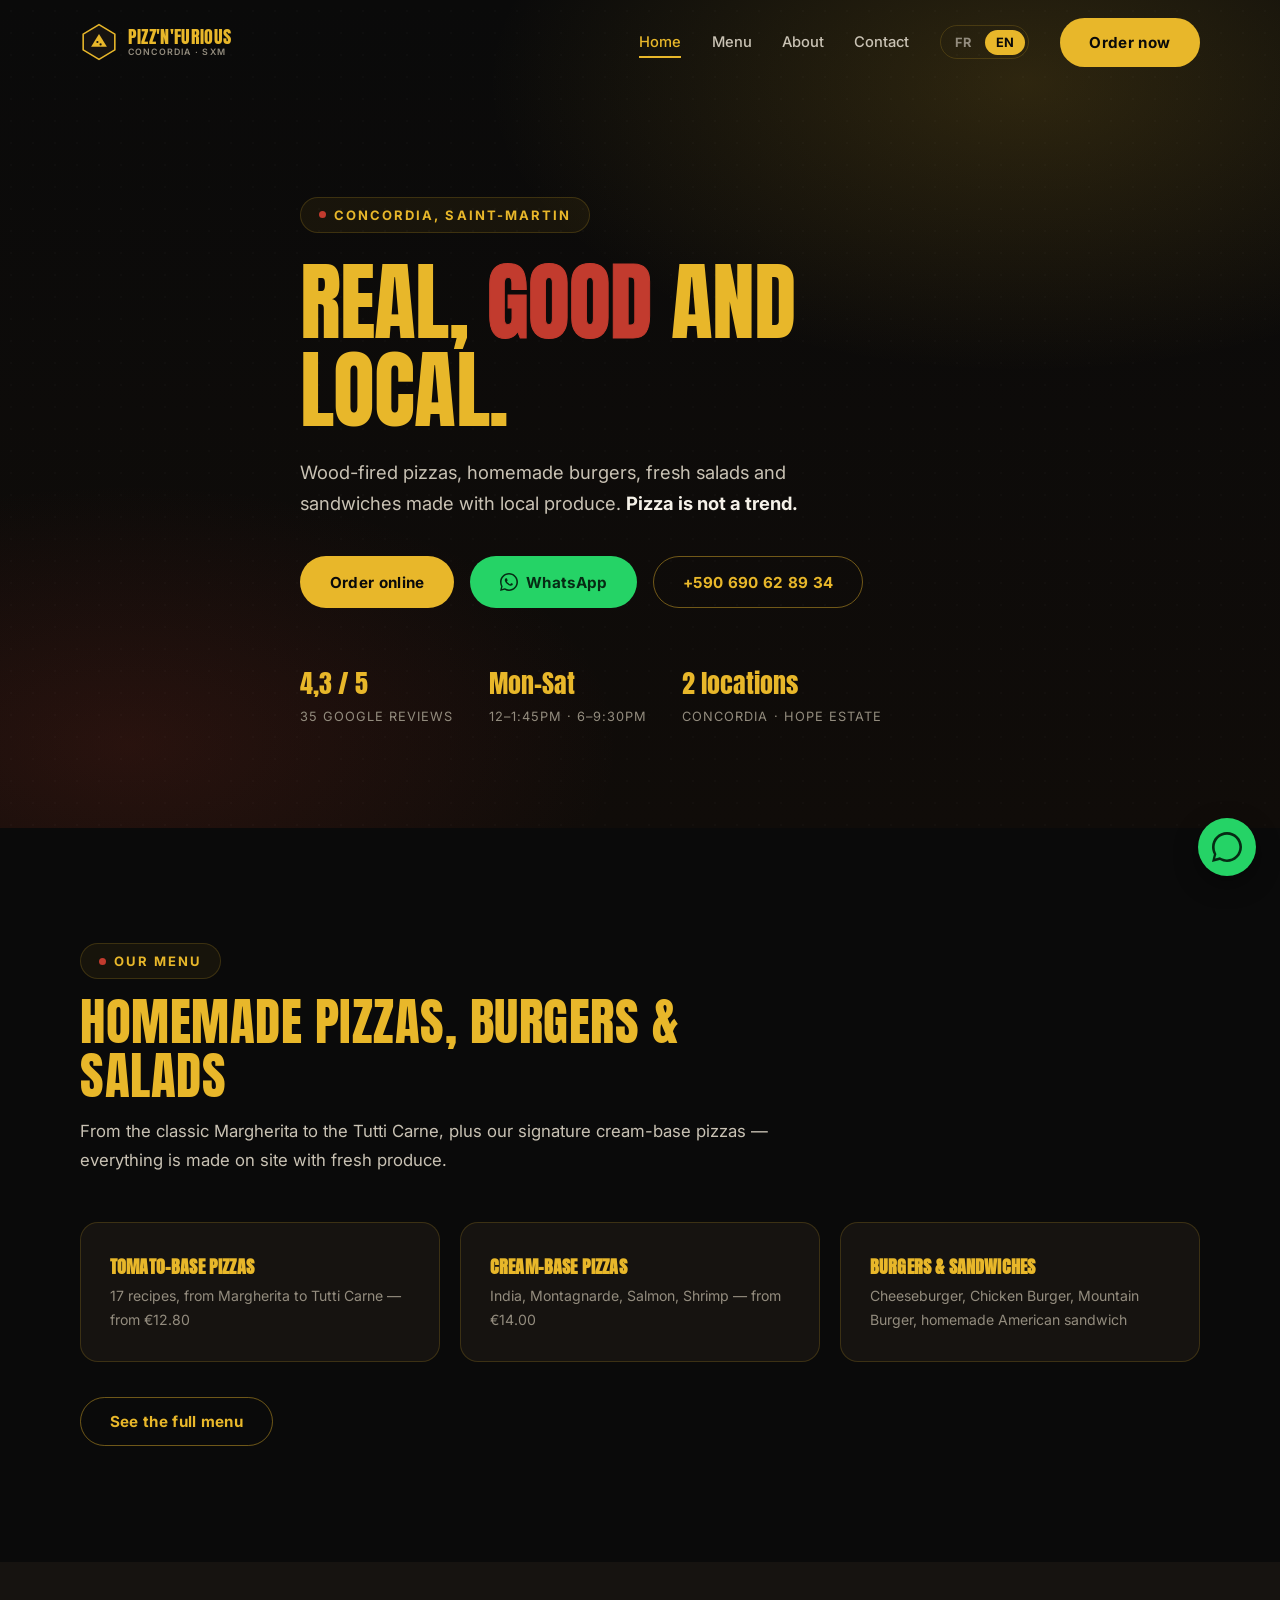
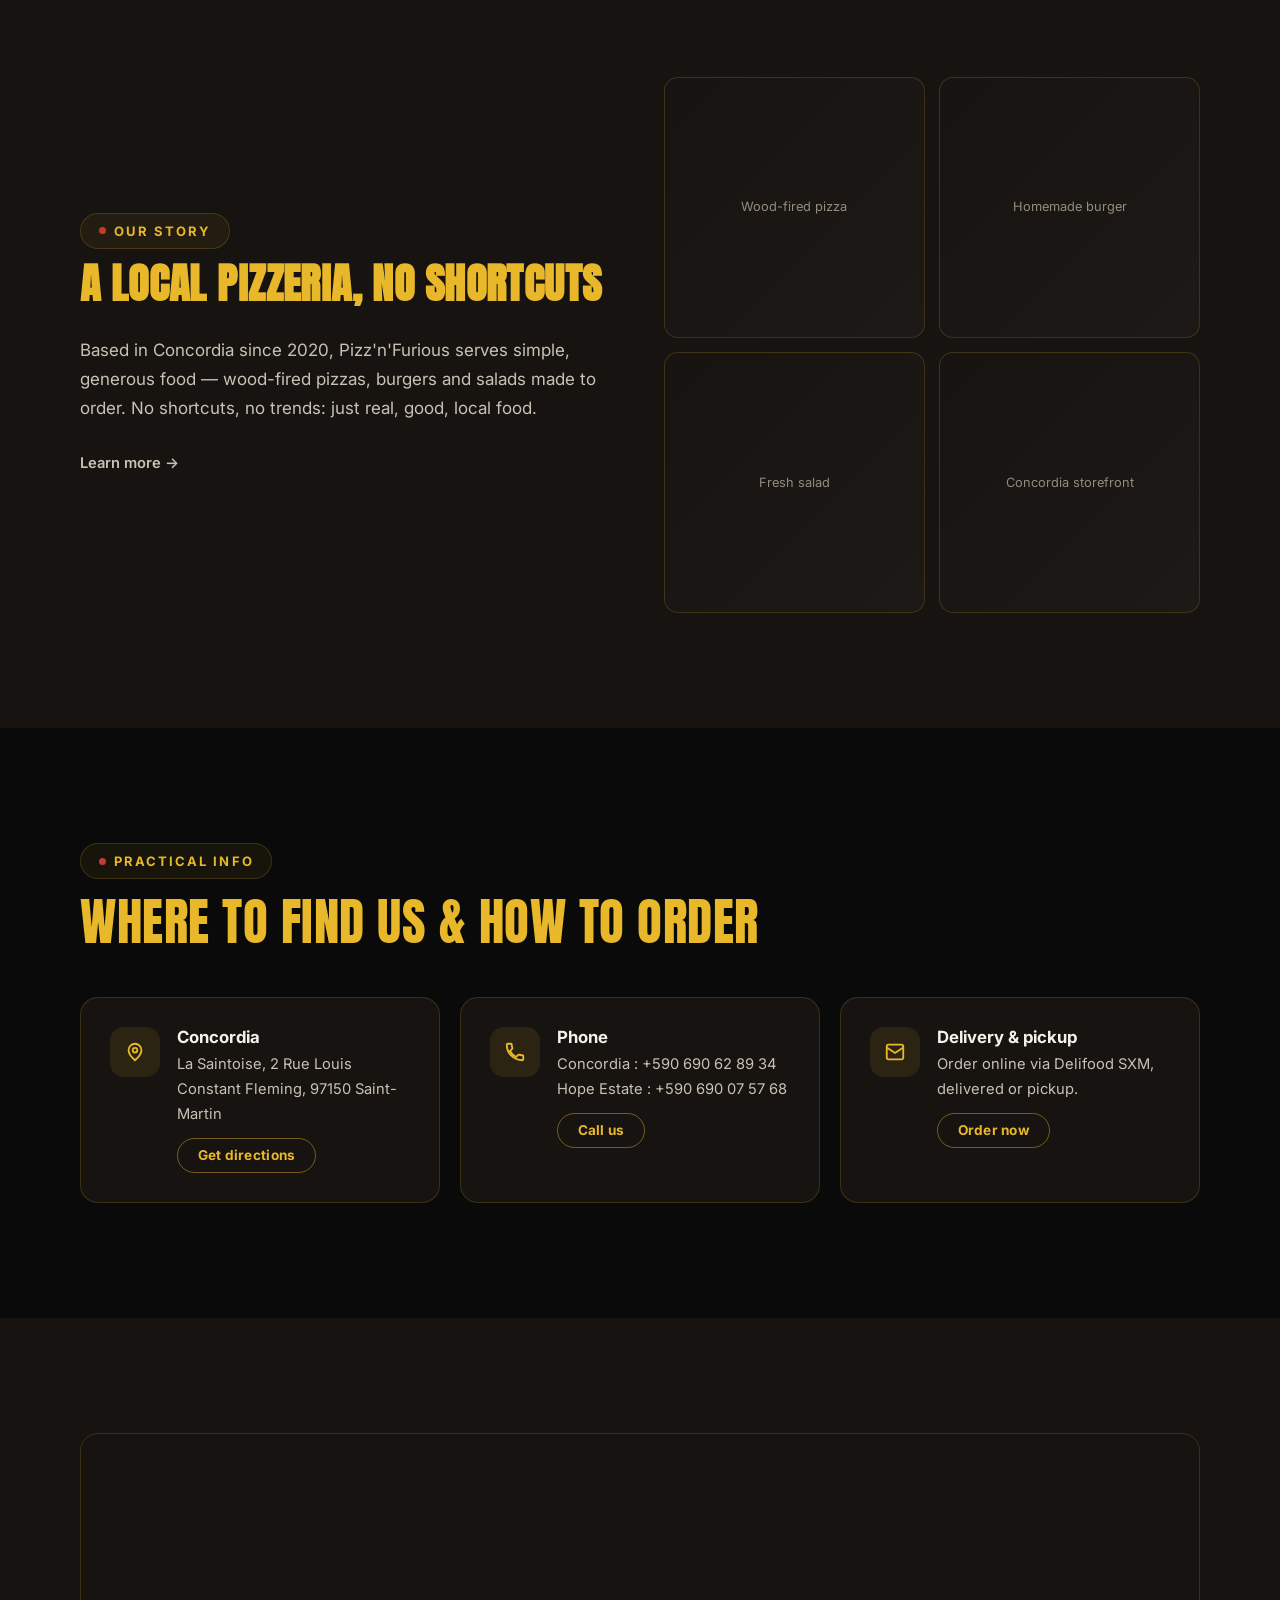
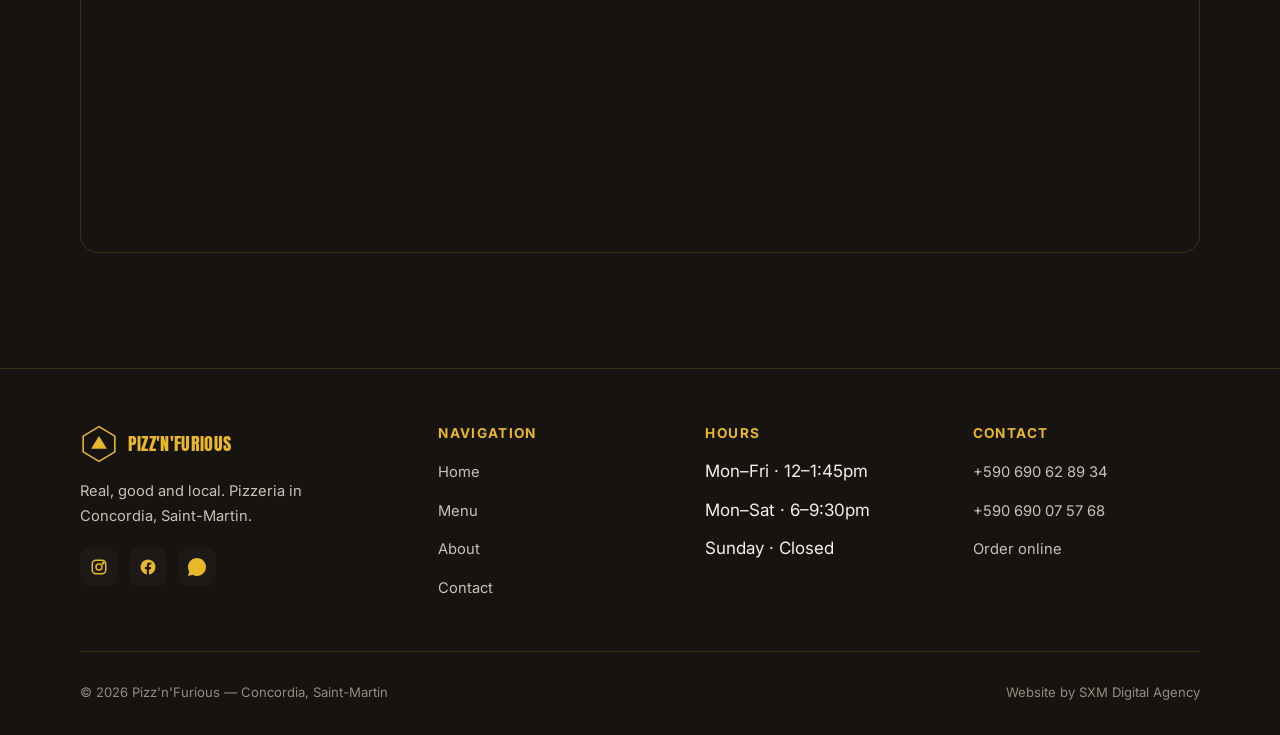
==== index.html @ 62851195 "feat: site Pizz'n'Furious — multi-pages bilingue FR/EN Pizzeria Concordia (SXM). Accueil, menu compl" ====
<!DOCTYPE html>
<html lang="fr">
<head>
<meta charset="UTF-8">
<meta name="viewport" content="width=device-width, initial-scale=1.0">
<title data-fr="PIZZ'N'FURIOUS — Pizzeria à Concordia, Saint-Martin | Du vrai, bon et local" data-en="PIZZ'N'FURIOUS — Pizzeria in Concordia, Saint-Martin | Real, good & local">PIZZ'N'FURIOUS — Pizzeria à Concordia, Saint-Martin | Du vrai, bon et local</title>
<meta name="description" content="Pizzas au feu, burgers, salades et sandwichs maison à Concordia, Saint-Martin. Commande en ligne, à emporter ou livraison via Delifood SXM. Wood-fired pizzas in Concordia, SXM.">
<link rel="canonical" href="https://pizznfurious-sxm.com/">
<meta property="og:title" content="PIZZ'N'FURIOUS — Pizzeria à Concordia, Saint-Martin">
<meta property="og:description" content="Du vrai, bon et local. Pizzas, burgers, salades & sandwichs maison à Concordia, SXM.">
<meta property="og:type" content="restaurant">
<link rel="preconnect" href="https://fonts.googleapis.com">
<link rel="preconnect" href="https://fonts.gstatic.com" crossorigin>
<link href="https://fonts.googleapis.com/css2?family=Anton&family=Inter:wght@400;500;600;700&display=swap" rel="stylesheet">
<link rel="stylesheet" href="css/style.css">
<script type="application/ld+json">
{
  "@context": "https://schema.org",
  "@type": "Restaurant",
  "name": "Pizz'n'Furious",
  "servesCuisine": ["Pizza", "Burgers", "Salads", "Fast food"],
  "priceRange": "€€",
  "telephone": "+590690628934",
  "address": {
    "@type": "PostalAddress",
    "streetAddress": "La Saintoise, 2 Rue Louis Constant Fleming",
    "addressLocality": "Concordia",
    "postalCode": "97150",
    "addressRegion": "Saint-Martin",
    "addressCountry": "FR"
  },
  "aggregateRating": { "@type": "AggregateRating", "ratingValue": "4.3", "reviewCount": "35" },
  "openingHoursSpecification": [
    { "@type": "OpeningHoursSpecification", "dayOfWeek": ["Monday","Tuesday","Wednesday","Thursday","Friday"], "opens": "12:00", "closes": "13:45" },
    { "@type": "OpeningHoursSpecification", "dayOfWeek": ["Monday","Tuesday","Wednesday","Thursday","Friday","Saturday"], "opens": "18:00", "closes": "21:30" }
  ],
  "sameAs": ["https://www.instagram.com/pizznfurious/", "https://www.facebook.com/pizznfurious/"],
  "menu": "https://pizznfurious-sxm.com/menu.html",
  "acceptsReservations": "False"
}
</script>
</head>
<body>

<nav class="nav">
  <div class="container nav-inner">
    <a href="index.html" class="logo">
      <svg class="logo-mark" viewBox="0 0 48 48" fill="none" xmlns="http://www.w3.org/2000/svg">
        <path d="M24 2 L44 14 L44 34 L24 46 L4 34 L4 14 Z" stroke="#E8B72A" stroke-width="2" fill="#161310"/>
        <path d="M24 14 L34 30 L14 30 Z" fill="#E8B72A"/>
        <circle cx="22" cy="24" r="1.4" fill="#161310"/>
        <circle cx="26" cy="27" r="1.4" fill="#161310"/>
      </svg>
      <span class="logo-text">PIZZ'N'FURIOUS<small>CONCORDIA · SXM</small></span>
    </a>
    <ul class="nav-links">
      <li><a href="index.html" class="link active" data-fr="Accueil" data-en="Home">Accueil</a></li>
      <li><a href="menu.html" class="link" data-fr="Menu" data-en="Menu">Menu</a></li>
      <li><a href="about.html" class="link" data-fr="À propos" data-en="About">À propos</a></li>
      <li><a href="contact.html" class="link" data-fr="Contact" data-en="Contact">Contact</a></li>
      <li class="lang-switch"><button data-lang="fr">FR</button><button data-lang="en">EN</button></li>
      <li><a href="https://www.delifood-sxm.com/d-fr/restaurant/pizz-n-furious" target="_blank" rel="noopener" class="btn btn-primary" data-fr="Commander" data-en="Order now">Commander</a></li>
    </ul>
    <button class="nav-burger" aria-label="Menu"><span></span><span></span><span></span></button>
  </div>
</nav>

<header class="hero">
  <div class="container hero-inner">
    <div class="eyebrow"><span class="dot"></span> Concordia, Saint-Martin</div>
    <h1 data-fr="Du vrai, <span class='accent'>bon</span> et local." data-en="Real, <span class='accent'>good</span> and local.">Du vrai, <span class="accent">bon</span> et local.</h1>
    <p data-fr="Pizzas au feu, burgers maison, salades fraîches et sandwichs faits avec des produits locaux. <strong style='color:var(--text)'>Pizza is not a trend.</strong>" data-en="Wood-fired pizzas, homemade burgers, fresh salads and sandwiches made with local produce. <strong style='color:var(--text)'>Pizza is not a trend.</strong>">Pizzas au feu, burgers maison, salades fraîches et sandwichs faits avec des produits locaux. <strong style="color:var(--text)">Pizza is not a trend.</strong></p>
    <div class="hero-actions">
      <a href="https://www.delifood-sxm.com/d-fr/restaurant/pizz-n-furious" target="_blank" rel="noopener" class="btn btn-primary" data-fr="Commander en ligne" data-en="Order online">Commander en ligne</a>
      <a href="https://wa.me/590690628934" target="_blank" rel="noopener" class="btn btn-whatsapp">
        <svg width="18" height="18" viewBox="0 0 32 32" fill="currentColor"><path d="M16 0C7.16 0 0 7.16 0 16c0 2.83.74 5.49 2.03 7.8L0 32l8.4-2.2A15.9 15.9 0 0 0 16 32c8.84 0 16-7.16 16-16S24.84 0 16 0zm0 29.2c-2.6 0-5.04-.7-7.13-1.92l-.51-.3-5 1.31 1.34-4.87-.33-.5A13.18 13.18 0 0 1 2.8 16C2.8 8.7 8.7 2.8 16 2.8S29.2 8.7 29.2 16 23.3 29.2 16 29.2zm7.2-9.86c-.39-.2-2.31-1.14-2.67-1.27-.36-.13-.62-.2-.88.2-.26.39-1 1.27-1.23 1.53-.23.26-.45.29-.84.1-2.27-1.13-3.76-2.02-5.26-4.58-.4-.68.4-.63 1.14-2.1.13-.26.06-.49-.07-.68-.13-.2-.81-1.95-1.1-2.62-.29-.65-.6-.56-.84-.57-.21-.01-.46-.01-.71-.01-.26 0-.65.1-.97.49-.32.39-1.24 1.21-1.24 2.96 0 1.74 1.27 3.43 1.44 3.67.18.23 2.46 3.75 5.97 5.11 2.96 1.14 3.56.91 4.21.85.64-.06 2.07-.84 2.36-1.66.29-.81.29-1.5.2-1.66-.08-.13-.32-.21-.71-.4z"/></svg>
        WhatsApp
      </a>
      <a href="tel:+590690628934" class="btn btn-ghost">+590 690 62 89 34</a>
    </div>
    <div class="hero-meta">
      <div><strong>4,3 / 5</strong><span data-fr="35 avis Google" data-en="35 Google reviews">35 avis Google</span></div>
      <div><strong data-fr="Lun–Sam" data-en="Mon–Sat">Lun–Sam</strong><span data-fr="12h–13h45 · 18h–21h30" data-en="12–1:45pm · 6–9:30pm">12h–13h45 · 18h–21h30</span></div>
      <div><strong data-fr="2 sites" data-en="2 locations">2 sites</strong><span>Concordia · Hope Estate</span></div>
    </div>
  </div>
</header>

<section class="section" data-reveal>
  <div class="container">
    <div class="section-head">
      <div class="eyebrow"><span class="dot"></span> <span data-fr="Notre carte" data-en="Our menu">Notre carte</span></div>
      <h2 data-fr="Pizzas, burgers & salades faits maison" data-en="Homemade pizzas, burgers & salads">Pizzas, burgers & salades faits maison</h2>
      <p data-fr="De la Marguerite classique à la Tutti Carne, en passant par nos pizzas crème signature — tout est préparé sur place avec des produits frais." data-en="From the classic Margherita to the Tutti Carne, plus our signature cream-base pizzas — everything is made on site with fresh produce.">De la Marguerite classique à la Tutti Carne, en passant par nos pizzas crème signature — tout est préparé sur place avec des produits frais.</p>
    </div>
    <div class="grid grid-3">
      <article class="card" data-reveal>
        <h3 style="font-size:1.1rem" data-fr="Pizzas base tomate" data-en="Tomato-base pizzas">Pizzas base tomate</h3>
        <p class="menu-item-desc" data-fr="17 recettes, de la Marguerite à la Tutti Carne — à partir de 12,80 €" data-en="17 recipes, from Margherita to Tutti Carne — from €12.80">17 recettes, de la Marguerite à la Tutti Carne — à partir de 12,80 €</p>
      </article>
      <article class="card" data-reveal>
        <h3 style="font-size:1.1rem" data-fr="Pizzas base crème" data-en="Cream-base pizzas">Pizzas base crème</h3>
        <p class="menu-item-desc" data-fr="India, Montagnarde, Saumon, Crevettes — à partir de 14,00 €" data-en="India, Montagnarde, Salmon, Shrimp — from €14.00">India, Montagnarde, Saumon, Crevettes — à partir de 14,00 €</p>
      </article>
      <article class="card" data-reveal>
        <h3 style="font-size:1.1rem" data-fr="Burgers & sandwichs" data-en="Burgers & sandwiches">Burgers & sandwichs</h3>
        <p class="menu-item-desc" data-fr="Cheeseburger, Chicken Burger, Mountain Burger, sandwich américain maison" data-en="Cheeseburger, Chicken Burger, Mountain Burger, homemade American sandwich">Cheeseburger, Chicken Burger, Mountain Burger, sandwich américain maison</p>
      </article>
    </div>
    <div style="margin-top:2.2rem"><a href="menu.html" class="btn btn-ghost" data-fr="Voir le menu complet" data-en="See the full menu">Voir le menu complet</a></div>
  </div>
</section>

<section class="section section-alt" data-reveal>
  <div class="container grid grid-2" style="align-items:center;gap:3rem">
    <div>
      <div class="eyebrow"><span class="dot"></span> <span data-fr="Notre histoire" data-en="Our story">Notre histoire</span></div>
      <h2 style="font-size:clamp(1.8rem,4vw,2.6rem)" data-fr="Une pizzeria locale, sans détour" data-en="A local pizzeria, no shortcuts">Une pizzeria locale, sans détour</h2>
      <p style="color:var(--text-secondary);margin-top:1rem" data-fr="Implantée à Concordia depuis 2020, Pizz'n'Furious sert une cuisine simple et généreuse — pizzas au feu, burgers et salades préparés à la commande. Pas de raccourci, pas de tendance : juste du vrai, du bon, et du local." data-en="Based in Concordia since 2020, Pizz'n'Furious serves simple, generous food — wood-fired pizzas, burgers and salads made to order. No shortcuts, no trends: just real, good, local food.">Implantée à Concordia depuis 2020, Pizz'n'Furious sert une cuisine simple et généreuse — pizzas au feu, burgers et salades préparés à la commande. Pas de raccourci, pas de tendance : juste du vrai, du bon, et du local.</p>
      <div style="margin-top:1.6rem"><a href="about.html" class="link" style="font-weight:600" data-fr="En savoir plus →" data-en="Learn more →">En savoir plus →</a></div>
    </div>
    <div class="gallery" style="grid-template-columns:repeat(2,1fr)">
      <div data-fr="Pizza au feu" data-en="Wood-fired pizza">Pizza au feu</div>
      <div data-fr="Burger maison" data-en="Homemade burger">Burger maison</div>
      <div data-fr="Salade fraîche" data-en="Fresh salad">Salade fraîche</div>
      <div data-fr="Façade Concordia" data-en="Concordia storefront">Façade Concordia</div>
    </div>
  </div>
</section>

<section class="section" data-reveal>
  <div class="container">
    <div class="section-head">
      <div class="eyebrow"><span class="dot"></span> <span data-fr="Infos pratiques" data-en="Practical info">Infos pratiques</span></div>
      <h2 data-fr="Où nous trouver & comment commander" data-en="Where to find us & how to order">Où nous trouver & comment commander</h2>
    </div>
    <div class="grid grid-3">
      <div class="contact-card card">
        <div class="contact-icon">
          <svg width="22" height="22" viewBox="0 0 24 24" fill="none" stroke="currentColor" stroke-width="2"><path d="M12 21s-7-6.1-7-11a7 7 0 1 1 14 0c0 4.9-7 11-7 11z"/><circle cx="12" cy="10" r="2.5"/></svg>
        </div>
        <div>
          <h3>Concordia</h3>
          <p>La Saintoise, 2 Rue Louis Constant Fleming, 97150 Saint-Martin</p>
          <a href="https://maps.google.com/?q=La+Saintoise+2+Rue+Louis+Constant+Fleming+Concordia+97150+Saint-Martin" target="_blank" rel="noopener" class="btn btn-ghost" data-fr="Itinéraire" data-en="Get directions">Itinéraire</a>
        </div>
      </div>
      <div class="contact-card card">
        <div class="contact-icon">
          <svg width="22" height="22" viewBox="0 0 24 24" fill="none" stroke="currentColor" stroke-width="2"><path d="M6.6 10.8a15.1 15.1 0 0 0 6.6 6.6l2.2-2.2a1 1 0 0 1 1-.25 11.4 11.4 0 0 0 3.6.6 1 1 0 0 1 1 1V20a1 1 0 0 1-1 1A17 17 0 0 1 3 4a1 1 0 0 1 1-1h3.5a1 1 0 0 1 1 1 11.4 11.4 0 0 0 .6 3.6 1 1 0 0 1-.25 1z"/></svg>
        </div>
        <div>
          <h3 data-fr="Téléphone" data-en="Phone">Téléphone</h3>
          <p>Concordia : +590 690 62 89 34<br>Hope Estate : +590 690 07 57 68</p>
          <a href="tel:+590690628934" class="btn btn-ghost" data-fr="Appeler" data-en="Call us">Appeler</a>
        </div>
      </div>
      <div class="contact-card card">
        <div class="contact-icon">
          <svg width="22" height="22" viewBox="0 0 24 24" fill="none" stroke="currentColor" stroke-width="2"><rect x="3" y="4" width="18" height="16" rx="2"/><path d="M3 7l9 6 9-6"/></svg>
        </div>
        <div>
          <h3 data-fr="Livraison & emporter" data-en="Delivery & pickup">Livraison & emporter</h3>
          <p data-fr="Commandez en ligne via Delifood SXM, livré ou à emporter." data-en="Order online via Delifood SXM, delivered or pickup.">Commandez en ligne via Delifood SXM, livré ou à emporter.</p>
          <a href="https://www.delifood-sxm.com/d-fr/restaurant/pizz-n-furious" target="_blank" rel="noopener" class="btn btn-ghost" data-fr="Commander" data-en="Order now">Commander</a>
        </div>
      </div>
    </div>
  </div>
</section>

<section class="section section-alt" data-reveal>
  <div class="container">
    <div class="map-wrap">
      <iframe src="https://www.google.com/maps?q=La+Saintoise+2+Rue+Louis+Constant+Fleming+Concordia+97150+Saint-Martin&output=embed" loading="lazy" referrerpolicy="no-referrer-when-downgrade" allowfullscreen></iframe>
    </div>
  </div>
</section>

<footer class="footer">
  <div class="container">
    <div class="footer-grid">
      <div>
        <a href="index.html" class="logo" style="margin-bottom:1rem;display:inline-flex">
          <svg class="logo-mark" viewBox="0 0 48 48" fill="none" xmlns="http://www.w3.org/2000/svg">
            <path d="M24 2 L44 14 L44 34 L24 46 L4 34 L4 14 Z" stroke="#E8B72A" stroke-width="2" fill="#161310"/>
            <path d="M24 14 L34 30 L14 30 Z" fill="#E8B72A"/>
          </svg>
          <span class="logo-text">PIZZ'N'FURIOUS</span>
        </a>
        <p style="color:var(--text-secondary);font-size:.92rem;max-width:32ch" data-fr="Du vrai, bon et local. Pizzeria à Concordia, Saint-Martin." data-en="Real, good and local. Pizzeria in Concordia, Saint-Martin.">Du vrai, bon et local. Pizzeria à Concordia, Saint-Martin.</p>
        <div class="social-row" style="margin-top:1.2rem">
          <a href="https://www.instagram.com/pizznfurious/" target="_blank" rel="noopener" aria-label="Instagram"><svg width="18" height="18" viewBox="0 0 24 24" fill="none" stroke="currentColor" stroke-width="2"><rect x="3" y="3" width="18" height="18" rx="5"/><circle cx="12" cy="12" r="4"/><circle cx="17.5" cy="6.5" r="1"/></svg></a>
          <a href="https://www.facebook.com/pizznfurious/" target="_blank" rel="noopener" aria-label="Facebook"><svg width="18" height="18" viewBox="0 0 24 24" fill="currentColor"><path d="M22 12a10 10 0 1 0-11.6 9.9v-7H7.9V12h2.5V9.8c0-2.5 1.5-3.9 3.7-3.9 1.1 0 2.2.2 2.2.2v2.5h-1.3c-1.2 0-1.6.8-1.6 1.6V12h2.8l-.4 2.9h-2.4v7A10 10 0 0 0 22 12z"/></svg></a>
          <a href="https://wa.me/590690628934" target="_blank" rel="noopener" aria-label="WhatsApp"><svg width="18" height="18" viewBox="0 0 32 32" fill="currentColor"><path d="M16 0C7.16 0 0 7.16 0 16c0 2.83.74 5.49 2.03 7.8L0 32l8.4-2.2A15.9 15.9 0 0 0 16 32c8.84 0 16-7.16 16-16S24.84 0 16 0z"/></svg></a>
        </div>
      </div>
      <div>
        <h4 data-fr="Navigation" data-en="Navigation">Navigation</h4>
        <ul>
          <li><a href="index.html" data-fr="Accueil" data-en="Home">Accueil</a></li>
          <li><a href="menu.html" data-fr="Menu" data-en="Menu">Menu</a></li>
          <li><a href="about.html" data-fr="À propos" data-en="About">À propos</a></li>
          <li><a href="contact.html" data-fr="Contact" data-en="Contact">Contact</a></li>
        </ul>
      </div>
      <div>
        <h4 data-fr="Horaires" data-en="Hours">Horaires</h4>
        <ul>
          <li data-fr="Lun–Ven · 12h–13h45" data-en="Mon–Fri · 12–1:45pm">Lun–Ven · 12h–13h45</li>
          <li data-fr="Lun–Sam · 18h–21h30" data-en="Mon–Sat · 6–9:30pm">Lun–Sam · 18h–21h30</li>
          <li data-fr="Dimanche · Fermé" data-en="Sunday · Closed">Dimanche · Fermé</li>
        </ul>
      </div>
      <div>
        <h4 data-fr="Contact" data-en="Contact">Contact</h4>
        <ul>
          <li><a href="tel:+590690628934">+590 690 62 89 34</a></li>
          <li><a href="tel:+590690075768">+590 690 07 57 68</a></li>
          <li><a href="https://www.delifood-sxm.com/d-fr/restaurant/pizz-n-furious" target="_blank" rel="noopener" data-fr="Commander en ligne" data-en="Order online">Commander en ligne</a></li>
        </ul>
      </div>
    </div>
    <div class="footer-bottom">
      <span>© 2026 Pizz'n'Furious — Concordia, Saint-Martin</span>
      <span data-fr="Site conçu par SXM Digital Agency" data-en="Website by SXM Digital Agency">Site conçu par SXM Digital Agency</span>
    </div>
  </div>
</footer>

<a href="https://wa.me/590690628934" target="_blank" rel="noopener" class="wa-float" aria-label="WhatsApp">
  <svg viewBox="0 0 32 32" fill="#062b14"><path d="M16 0C7.16 0 0 7.16 0 16c0 2.83.74 5.49 2.03 7.8L0 32l8.4-2.2A15.9 15.9 0 0 0 16 32c8.84 0 16-7.16 16-16S24.84 0 16 0zm0 29.2c-2.6 0-5.04-.7-7.13-1.92l-.51-.3-5 1.31 1.34-4.87-.33-.5A13.18 13.18 0 0 1 2.8 16C2.8 8.7 8.7 2.8 16 2.8S29.2 8.7 29.2 16 23.3 29.2 16 29.2z"/></svg>
</a>

<script src="js/main.js"></script>
</body>
</html>
---- css/style.css ----
/* ============ TOKENS ============ */
:root{
  --bg:#0A0A0A;
  --surface:#161310;
  --surface-alt:#1D1916;
  --border:rgba(232,183,42,.18);
  --border-hover:rgba(232,183,42,.45);
  --text:#F5F1E8;
  --text-secondary:#C9C2B4;
  --text-tertiary:#938C7E;
  --gold:#E8B72A;
  --gold-hover:#FFD45C;
  --gold-rgb:232,183,42;
  --bg-rgb:10,10,10;
  --red:#C23B2E;
  --success:#3E9B5C;
  --font-display:'Anton','Sora',system-ui,sans-serif;
  --font-body:'Inter',system-ui,-apple-system,sans-serif;
  --ease:cubic-bezier(.2,.8,.2,1);
}

*,*::before,*::after{box-sizing:border-box;margin:0;padding:0}
html{scroll-behavior:smooth}
body{
  background:var(--bg);color:var(--text);
  font:400 1.0625rem/1.7 var(--font-body);
  -webkit-font-smoothing:antialiased;overflow-x:hidden;
}
h1,h2,h3{font-family:var(--font-display);color:var(--gold);text-transform:uppercase;letter-spacing:.01em}
a{color:inherit}
img{display:block;max-width:100%}
::selection{background:rgba(var(--gold-rgb),.3);color:var(--text)}

.container{max-width:1200px;margin:0 auto;padding:0 clamp(1.25rem,5vw,2.5rem)}
.section{padding:clamp(4rem,9vw,7.5rem) 0}
.section-alt{background:var(--surface)}
.eyebrow{
  display:inline-flex;align-items:center;gap:.5rem;
  font:700 .8125rem/1.4 var(--font-body);letter-spacing:.16em;text-transform:uppercase;
  color:var(--gold);padding:.5rem 1.1rem;border-radius:999px;
  border:1px solid var(--border);background:rgba(var(--gold-rgb),.06);
}
.eyebrow .dot{width:7px;height:7px;border-radius:50%;background:var(--red);flex:none}
.section-head{max-width:720px;margin-bottom:3rem}
.section-head h2{font-size:clamp(2rem,5vw,3.2rem);font-weight:400;line-height:1.05;margin:1rem 0 .9rem}
.section-head p{color:var(--text-secondary);font-size:1.05rem}
.center{text-align:center;margin-left:auto;margin-right:auto}

/* ============ NAV ============ */
.nav{position:fixed;inset:0 0 auto 0;z-index:200;padding:1.1rem 0;border-bottom:1px solid transparent;
  transition:padding .3s,background .3s,border-color .3s}
.nav.scrolled{padding:.7rem 0;background:rgba(var(--bg-rgb),.92);backdrop-filter:blur(10px);border-bottom-color:var(--border)}
.nav-inner{display:flex;align-items:center;justify-content:space-between;gap:1.5rem}
.logo{display:flex;align-items:center;gap:.6rem;text-decoration:none;white-space:nowrap}
.logo-mark{width:38px;height:38px;flex:none}
.logo-text{font:400 1.1rem var(--font-display);color:var(--gold);letter-spacing:.02em;line-height:1.1}
.logo-text small{display:block;font:600 .55rem var(--font-body);letter-spacing:.14em;color:var(--text-tertiary)}
.nav-links{display:flex;align-items:center;gap:clamp(1rem,2.5vw,1.9rem);list-style:none}
.link{color:var(--text-secondary);text-decoration:none;font-size:.92rem;font-weight:500;position:relative;transition:color .25s;padding:.4rem 0;white-space:nowrap}
.link::after{content:"";position:absolute;left:0;bottom:0;width:100%;height:2px;background:var(--gold);
  transform:scaleX(0);transform-origin:right;transition:transform .3s var(--ease)}
.link:hover,.link:focus-visible,.link.active{color:var(--gold)}
.link:hover::after,.link:focus-visible::after,.link.active::after{transform:scaleX(1);transform-origin:left}
.lang-switch{display:inline-flex;align-items:center;gap:.15rem;font:700 .8rem var(--font-body);letter-spacing:.05em;
  border:1px solid var(--border);border-radius:999px;padding:.2rem}
.lang-switch button{padding:.32rem .7rem;border-radius:999px;color:var(--text-tertiary);background:none;border:none;cursor:pointer;
  font:inherit;transition:color .2s,background .2s}
.lang-switch button.active{color:var(--bg);background:var(--gold)}
.lang-switch button:hover:not(.active){color:var(--gold)}
.nav-burger{display:none;flex-direction:column;gap:5px;background:none;border:none;cursor:pointer;padding:.5rem}
.nav-burger span{width:24px;height:2px;background:var(--gold)}

/* ============ BUTTONS ============ */
.btn{
  display:inline-flex;align-items:center;gap:.5rem;
  font:700 .95rem/1 var(--font-body);letter-spacing:.02em;
  padding:1rem 1.8rem;border-radius:999px;
  cursor:pointer;border:1px solid transparent;text-decoration:none;
  transition:transform .25s var(--ease),box-shadow .25s,background .25s,border-color .25s,color .25s;
  min-height:48px;
}
.btn-primary{background:var(--gold);color:var(--bg);}
.btn-primary:hover{background:var(--gold-hover);transform:translateY(-2px);box-shadow:0 12px 30px rgba(var(--gold-rgb),.3)}
.btn-primary:active{transform:translateY(0)}
.btn-primary:focus-visible{outline:2px solid var(--gold);outline-offset:3px}
.btn-ghost{background:transparent;color:var(--gold);border-color:var(--border-hover)}
.btn-ghost:hover{border-color:var(--gold);background:rgba(var(--gold-rgb),.08);transform:translateY(-2px)}
.btn-ghost:focus-visible{outline:2px solid var(--gold);outline-offset:3px}
.btn-whatsapp{background:#25D366;color:#062b14}
.btn-whatsapp:hover{background:#1ebe5a;transform:translateY(-2px);box-shadow:0 12px 30px rgba(37,211,102,.3)}
.btn-block{width:100%;justify-content:center}

/* ============ HERO ============ */
.hero{position:relative;min-height:92vh;display:flex;align-items:center;padding-top:6rem;overflow:hidden}
.hero::before{
  content:"";position:absolute;inset:0;z-index:0;
  background:
    radial-gradient(60% 50% at 80% 10%, rgba(var(--gold-rgb),.16), transparent 70%),
    radial-gradient(55% 45% at 10% 90%, rgba(194,59,46,.14), transparent 70%),
    linear-gradient(180deg, #0A0A0A 0%, #100C09 100%);
}
.hero::after{
  content:"";position:absolute;inset:0;z-index:0;opacity:.5;
  background-image:radial-gradient(circle, rgba(255,255,255,.035) 1px, transparent 1px);
  background-size:22px 22px;
}
.hero-inner{position:relative;z-index:1;max-width:760px}
.hero .eyebrow{margin-bottom:1.5rem}
.hero h1{font-size:clamp(2.6rem,7.5vw,5.4rem);font-weight:400;line-height:1.02;letter-spacing:-.01em}
.hero h1 .accent{color:var(--red);-webkit-text-stroke:1px var(--red)}
.hero p{margin-top:1.5rem;font-size:1.15rem;color:var(--text-secondary);max-width:48ch}
.hero-actions{display:flex;gap:1rem;flex-wrap:wrap;margin-top:2.3rem}
.hero-meta{display:flex;gap:2.2rem;margin-top:3.5rem;flex-wrap:wrap}
.hero-meta div{display:flex;flex-direction:column;gap:.2rem}
.hero-meta strong{font:400 1.6rem var(--font-display);color:var(--gold)}
.hero-meta span{font-size:.8rem;color:var(--text-tertiary);text-transform:uppercase;letter-spacing:.08em}

/* ============ PAGE HEADER (sous-pages) ============ */
.page-header{padding:9.5rem 0 3rem;position:relative;overflow:hidden}
.page-header::before{
  content:"";position:absolute;inset:0;z-index:0;
  background:radial-gradient(60% 60% at 85% 0%, rgba(var(--gold-rgb),.14), transparent 70%);
}
.page-header .container{position:relative;z-index:1}
.page-header h1{font-size:clamp(2.2rem,5.5vw,3.6rem);font-weight:400}
.page-header p{color:var(--text-secondary);margin-top:.8rem;max-width:54ch}
.breadcrumb{display:flex;gap:.5rem;align-items:center;font-size:.85rem;color:var(--text-tertiary);margin-bottom:1.2rem}
.breadcrumb a{color:var(--text-tertiary);text-decoration:none}
.breadcrumb a:hover{color:var(--gold)}

/* ============ CARDS ============ */
.card{
  position:relative;overflow:hidden;
  background:var(--surface);
  border:1px solid var(--border);
  border-radius:18px;padding:1.8rem;
  transition:border-color .3s,transform .3s,box-shadow .3s;
}
.card:hover{border-color:var(--border-hover);transform:translateY(-4px);box-shadow:0 16px 36px rgba(0,0,0,.4)}

/* grid generic */
.grid{display:grid;gap:1.25rem}
.grid-3{grid-template-columns:repeat(3,1fr)}
.grid-2{grid-template-columns:repeat(2,1fr)}
.grid-4{grid-template-columns:repeat(4,1fr)}
@media (max-width:900px){.grid-3,.grid-4{grid-template-columns:repeat(2,1fr)}}
@media (max-width:600px){.grid-2,.grid-3,.grid-4{grid-template-columns:1fr}}

/* ============ MENU ============ */
.menu-tabs{display:flex;gap:.6rem;flex-wrap:wrap;margin-bottom:2.5rem}
.menu-tab{
  font:700 .85rem var(--font-body);letter-spacing:.03em;
  padding:.7rem 1.3rem;border-radius:999px;border:1px solid var(--border);
  background:transparent;color:var(--text-secondary);cursor:pointer;transition:all .25s;
}
.menu-tab:hover{border-color:var(--border-hover);color:var(--gold)}
.menu-tab.active{background:var(--gold);color:var(--bg);border-color:var(--gold)}
.menu-section{display:none}
.menu-section.active{display:block;animation:fadeIn .4s var(--ease)}
@keyframes fadeIn{from{opacity:0;transform:translateY(8px)}to{opacity:1;transform:none}}
.menu-group-title{font:400 1.4rem var(--font-display);color:var(--text);margin:2.4rem 0 1.1rem;padding-bottom:.6rem;border-bottom:1px solid var(--border)}
.menu-group-title:first-of-type{margin-top:0}
.menu-item{display:flex;justify-content:space-between;gap:1.2rem;padding:.95rem 0;border-bottom:1px dashed var(--border)}
.menu-item:last-child{border-bottom:none}
.menu-item-name{font-weight:700;color:var(--text)}
.menu-item-desc{color:var(--text-tertiary);font-size:.88rem;margin-top:.15rem}
.menu-item-price{font:700 1rem var(--font-display);color:var(--gold);white-space:nowrap;flex:none}
.menu-note{margin-top:1.5rem;color:var(--text-tertiary);font-size:.85rem;font-style:italic}

/* ============ CONTACT CARDS ============ */
.contact-card{display:flex;align-items:flex-start;gap:1.1rem}
.contact-icon{flex:none;width:50px;height:50px;border-radius:14px;background:rgba(var(--gold-rgb),.1);
  display:flex;align-items:center;justify-content:center;color:var(--gold)}
.contact-card h3{font:700 1.05rem var(--font-body);color:var(--text);text-transform:none;letter-spacing:0;margin-bottom:.3rem}
.contact-card p{color:var(--text-secondary);font-size:.92rem;margin-bottom:.7rem}
.contact-card a.btn{padding:.6rem 1.2rem;font-size:.85rem;min-height:auto}

/* map */
.map-wrap{border-radius:18px;overflow:hidden;border:1px solid var(--border);height:420px}
.map-wrap iframe{width:100%;height:100%;border:0;filter:grayscale(.15) invert(.92) contrast(.85);}

/* hours table */
.hours-table{width:100%;border-collapse:collapse}
.hours-table td{padding:.75rem 0;border-bottom:1px dashed var(--border);font-size:.95rem}
.hours-table td:first-child{font-weight:700;color:var(--text)}
.hours-table td:last-child{text-align:right;color:var(--text-secondary)}
.hours-table tr.closed td:last-child{color:var(--text-tertiary)}

/* steps / about */
.steps{display:grid;gap:1.5rem;grid-template-columns:repeat(3,1fr)}
.step-num{font:400 2.5rem var(--font-display);color:var(--red);line-height:1}
@media (max-width:900px){.steps{grid-template-columns:1fr}}

/* gallery */
.gallery{display:grid;gap:.9rem;grid-template-columns:repeat(4,1fr)}
.gallery div{aspect-ratio:1;border-radius:14px;background:linear-gradient(135deg,var(--surface),var(--surface-alt));
  border:1px solid var(--border);display:flex;align-items:center;justify-content:center;color:var(--text-tertiary);font-size:.8rem;text-align:center;padding:.5rem}
@media (max-width:900px){.gallery{grid-template-columns:repeat(2,1fr)}}

/* ============ FOOTER ============ */
.footer{background:var(--surface);border-top:1px solid var(--border);padding:3.5rem 0 2rem}
.footer-grid{display:grid;grid-template-columns:1.4fr 1fr 1fr 1fr;gap:2.5rem;margin-bottom:2.5rem}
.footer h4{font:700 .85rem var(--font-body);text-transform:uppercase;letter-spacing:.1em;color:var(--gold);margin-bottom:1rem}
.footer ul{list-style:none}
.footer ul li{margin-bottom:.6rem}
.footer ul a{color:var(--text-secondary);text-decoration:none;font-size:.92rem;transition:color .2s}
.footer ul a:hover{color:var(--gold)}
.footer-bottom{display:flex;justify-content:space-between;flex-wrap:wrap;gap:1rem;padding-top:1.8rem;border-top:1px solid var(--border);
  color:var(--text-tertiary);font-size:.82rem}
.social-row{display:flex;gap:.7rem}
.social-row a{width:38px;height:38px;border-radius:10px;background:var(--surface-alt);display:flex;align-items:center;justify-content:center;
  color:var(--gold);transition:background .2s,transform .2s}
.social-row a:hover{background:rgba(var(--gold-rgb),.15);transform:translateY(-2px)}
@media (max-width:900px){.footer-grid{grid-template-columns:1fr 1fr}}
@media (max-width:600px){.footer-grid{grid-template-columns:1fr}}

/* ============ FLOATING WHATSAPP ============ */
.wa-float{
  position:fixed;bottom:1.5rem;right:1.5rem;z-index:300;
  width:58px;height:58px;border-radius:50%;background:#25D366;
  display:flex;align-items:center;justify-content:center;
  box-shadow:0 8px 24px rgba(0,0,0,.4);
  transition:transform .25s var(--ease);
}
.wa-float:hover{transform:scale(1.08)}
.wa-float svg{width:30px;height:30px}

/* ============ REVEAL ============ */
[data-reveal]{opacity:0;transform:translateY(28px);transition:opacity .7s,transform .7s var(--ease)}
[data-reveal].in{opacity:1;transform:none}

/* ============ RESPONSIVE NAV ============ */
@media (max-width:860px){
  .nav-links{position:fixed;inset:0 0 0 auto;width:min(320px,82vw);background:var(--bg);
    flex-direction:column;align-items:flex-start;padding:6rem 2rem 2rem;gap:1.6rem;
    transform:translateX(100%);transition:transform .35s var(--ease);border-left:1px solid var(--border)}
  .nav-links.open{transform:translateX(0)}
  .nav-burger{display:flex}
  .lang-switch{order:-1}
}
@media (max-width:600px){
  .hero{padding-top:7rem}
  .hero-meta{gap:1.4rem}
  .footer-bottom{flex-direction:column;align-items:flex-start}
}

@media (prefers-reduced-motion: reduce){
  *,*::before,*::after{animation-duration:.01ms !important;animation-iteration-count:1 !important;transition-duration:.01ms !important}
  [data-reveal]{opacity:1 !important;transform:none !important}
  html{scroll-behavior:auto}
}
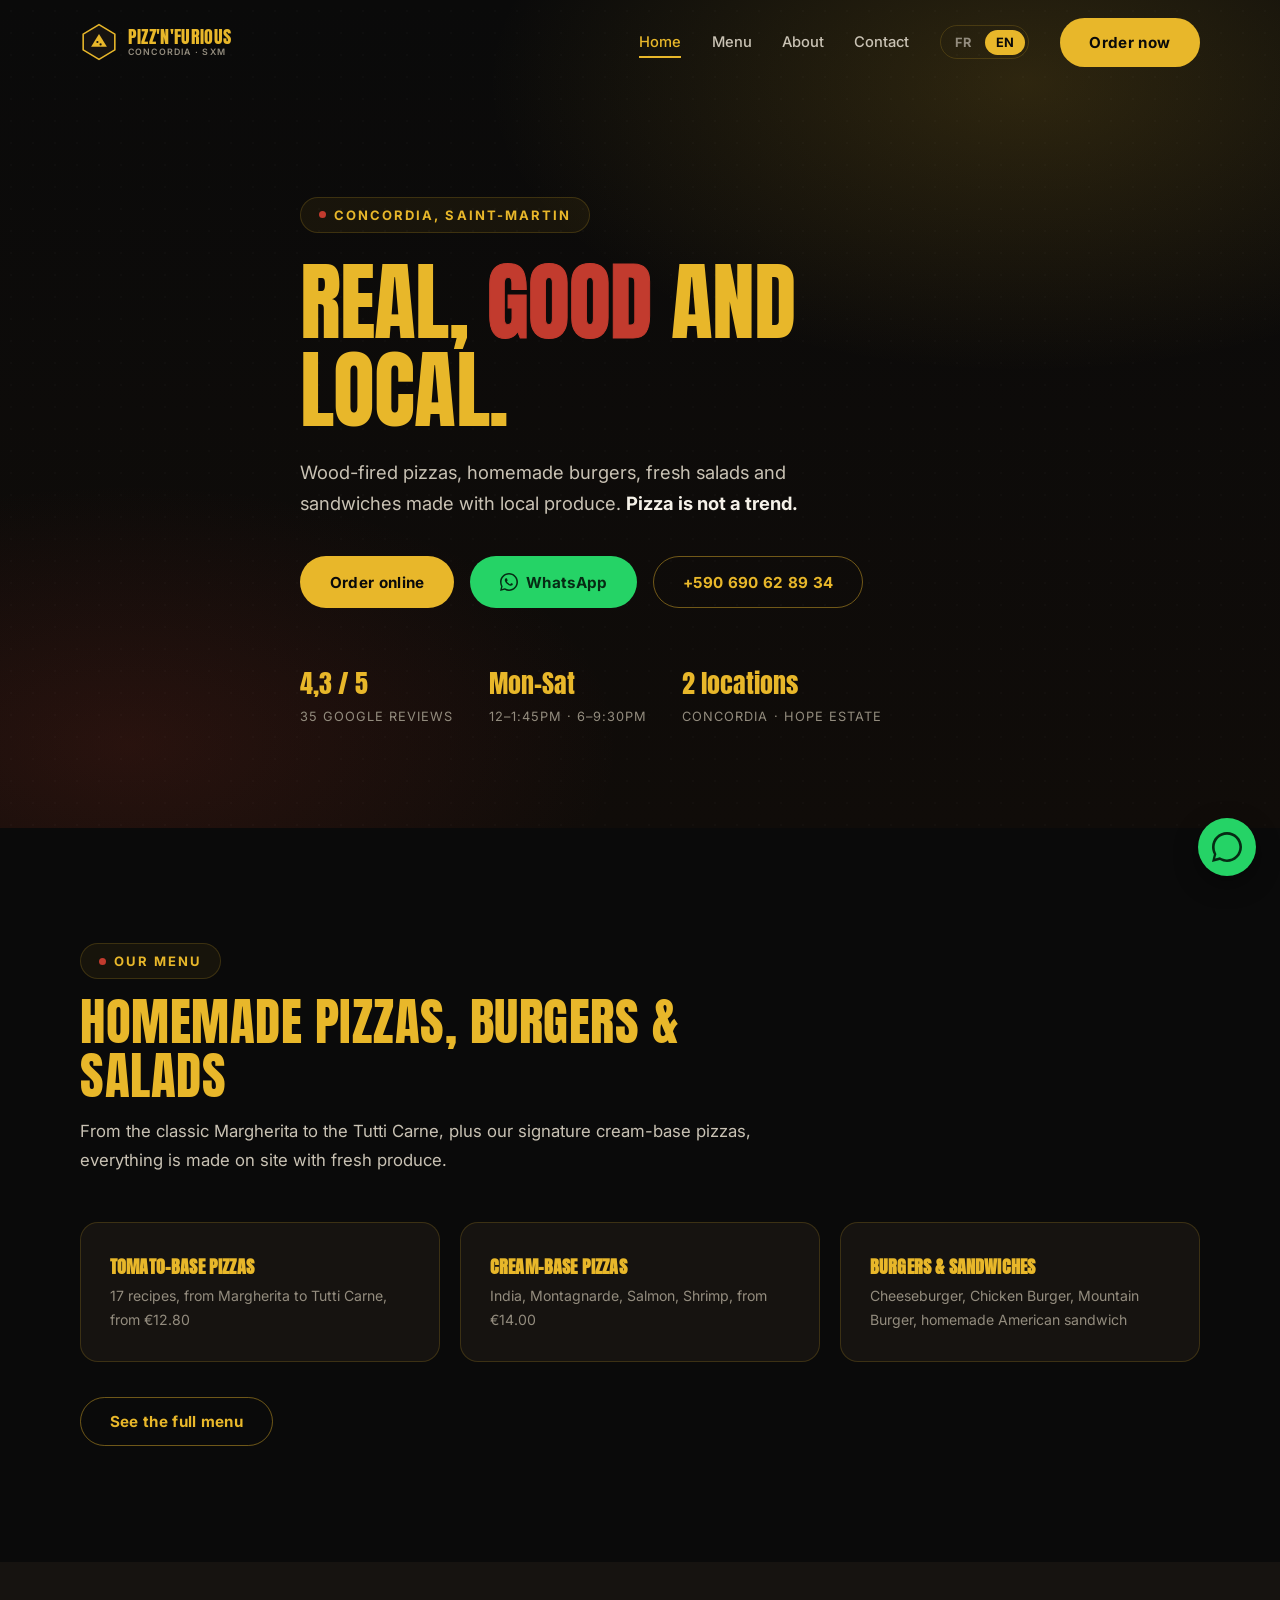
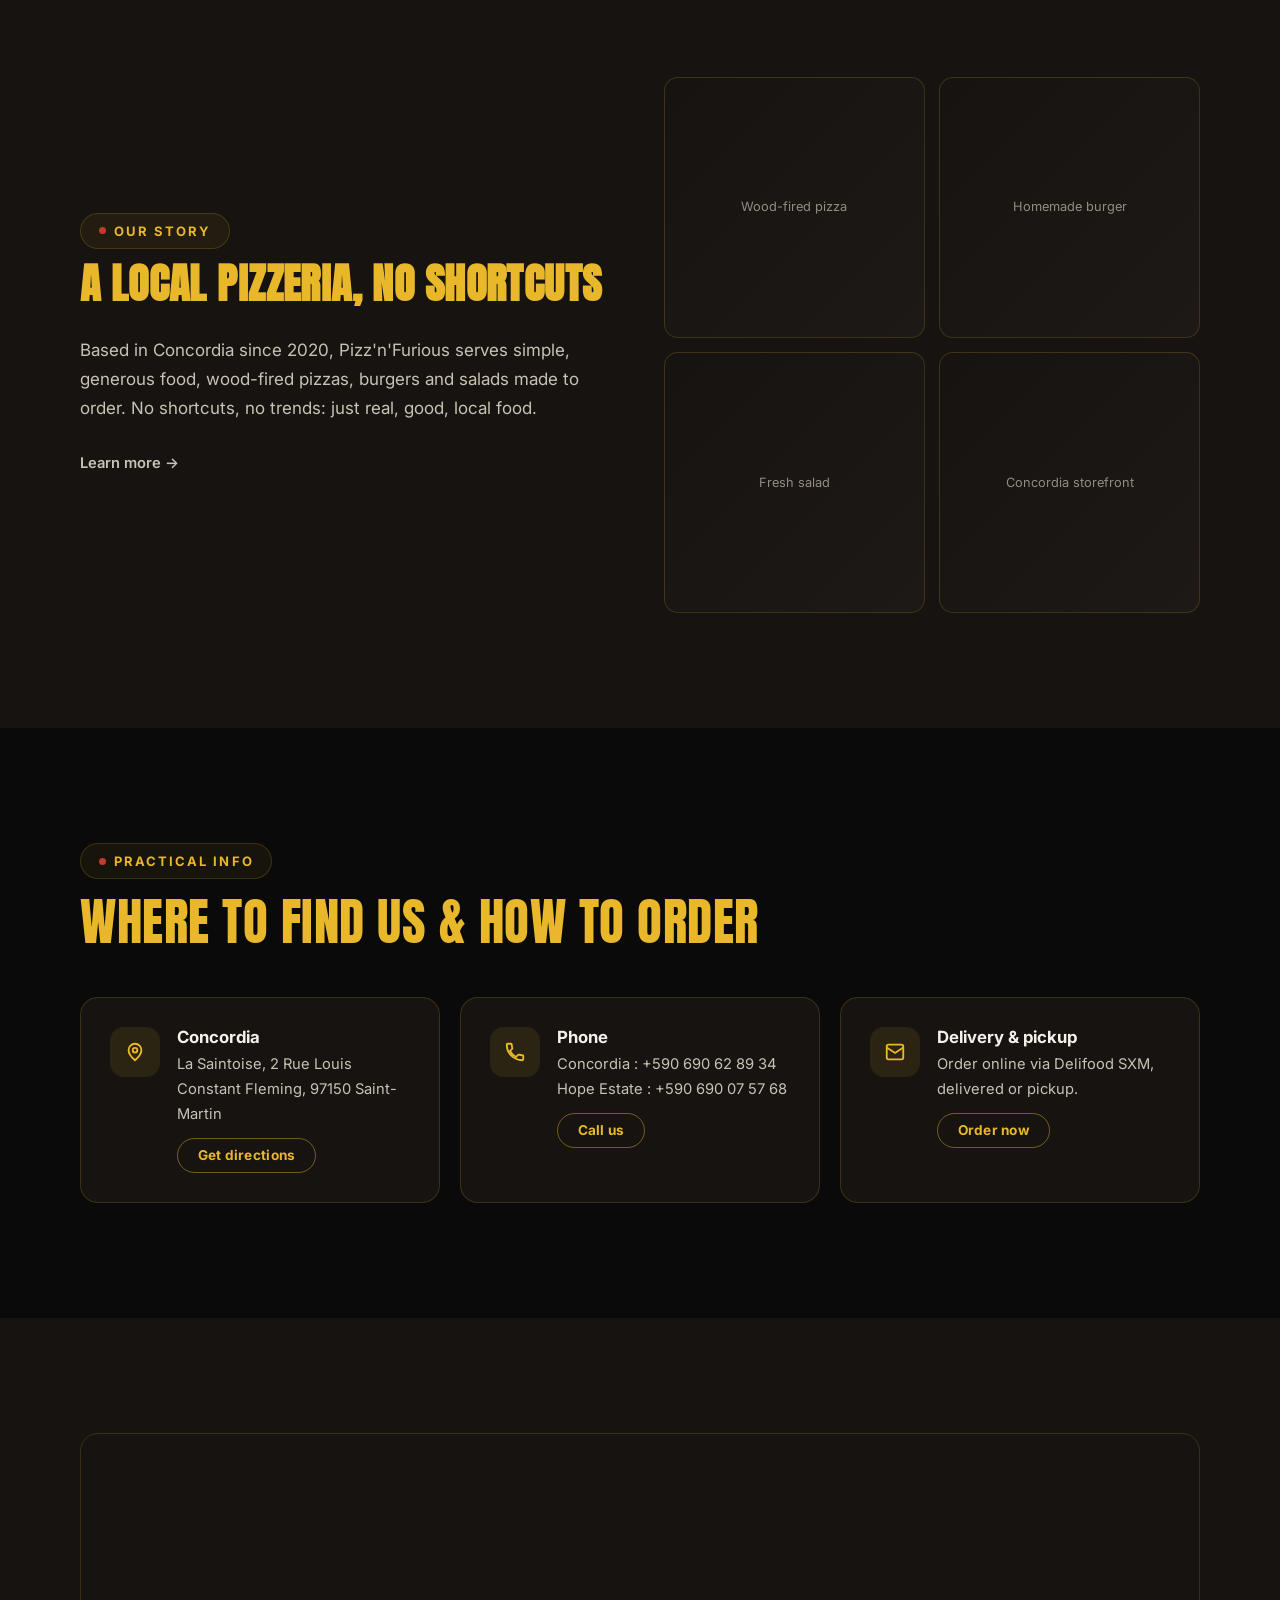
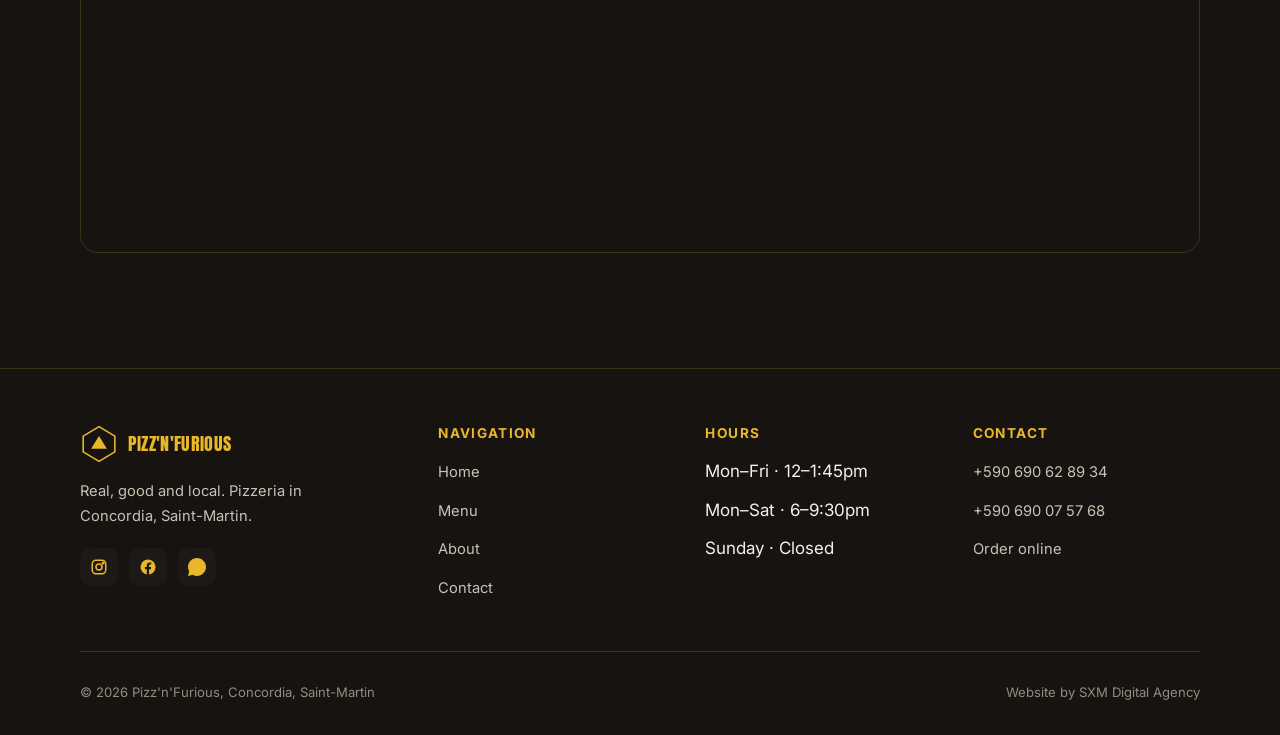
==== commit 2beeb9f4: "style: remplace les tirets longs — par des virgules dans les textes Co-Authored-By: Claude Opus 4.8 " ====
--- a/index.html
+++ b/index.html
@@ -3,10 +3,10 @@
 <head>
 <meta charset="UTF-8">
 <meta name="viewport" content="width=device-width, initial-scale=1.0">
-<title data-fr="PIZZ'N'FURIOUS — Pizzeria à Concordia, Saint-Martin | Du vrai, bon et local" data-en="PIZZ'N'FURIOUS — Pizzeria in Concordia, Saint-Martin | Real, good & local">PIZZ'N'FURIOUS — Pizzeria à Concordia, Saint-Martin | Du vrai, bon et local</title>
+<title data-fr="PIZZ'N'FURIOUS, Pizzeria à Concordia, Saint-Martin | Du vrai, bon et local" data-en="PIZZ'N'FURIOUS, Pizzeria in Concordia, Saint-Martin | Real, good & local">PIZZ'N'FURIOUS, Pizzeria à Concordia, Saint-Martin | Du vrai, bon et local</title>
 <meta name="description" content="Pizzas au feu, burgers, salades et sandwichs maison à Concordia, Saint-Martin. Commande en ligne, à emporter ou livraison via Delifood SXM. Wood-fired pizzas in Concordia, SXM.">
 <link rel="canonical" href="https://pizznfurious-sxm.com/">
-<meta property="og:title" content="PIZZ'N'FURIOUS — Pizzeria à Concordia, Saint-Martin">
+<meta property="og:title" content="PIZZ'N'FURIOUS, Pizzeria à Concordia, Saint-Martin">
 <meta property="og:description" content="Du vrai, bon et local. Pizzas, burgers, salades & sandwichs maison à Concordia, SXM.">
 <meta property="og:type" content="restaurant">
 <link rel="preconnect" href="https://fonts.googleapis.com">
@@ -91,16 +91,16 @@
     <div class="section-head">
       <div class="eyebrow"><span class="dot"></span> <span data-fr="Notre carte" data-en="Our menu">Notre carte</span></div>
       <h2 data-fr="Pizzas, burgers & salades faits maison" data-en="Homemade pizzas, burgers & salads">Pizzas, burgers & salades faits maison</h2>
-      <p data-fr="De la Marguerite classique à la Tutti Carne, en passant par nos pizzas crème signature — tout est préparé sur place avec des produits frais." data-en="From the classic Margherita to the Tutti Carne, plus our signature cream-base pizzas — everything is made on site with fresh produce.">De la Marguerite classique à la Tutti Carne, en passant par nos pizzas crème signature — tout est préparé sur place avec des produits frais.</p>
+      <p data-fr="De la Marguerite classique à la Tutti Carne, en passant par nos pizzas crème signature, tout est préparé sur place avec des produits frais." data-en="From the classic Margherita to the Tutti Carne, plus our signature cream-base pizzas, everything is made on site with fresh produce.">De la Marguerite classique à la Tutti Carne, en passant par nos pizzas crème signature, tout est préparé sur place avec des produits frais.</p>
     </div>
     <div class="grid grid-3">
       <article class="card" data-reveal>
         <h3 style="font-size:1.1rem" data-fr="Pizzas base tomate" data-en="Tomato-base pizzas">Pizzas base tomate</h3>
-        <p class="menu-item-desc" data-fr="17 recettes, de la Marguerite à la Tutti Carne — à partir de 12,80 €" data-en="17 recipes, from Margherita to Tutti Carne — from €12.80">17 recettes, de la Marguerite à la Tutti Carne — à partir de 12,80 €</p>
+        <p class="menu-item-desc" data-fr="17 recettes, de la Marguerite à la Tutti Carne, à partir de 12,80 €" data-en="17 recipes, from Margherita to Tutti Carne, from €12.80">17 recettes, de la Marguerite à la Tutti Carne, à partir de 12,80 €</p>
       </article>
       <article class="card" data-reveal>
         <h3 style="font-size:1.1rem" data-fr="Pizzas base crème" data-en="Cream-base pizzas">Pizzas base crème</h3>
-        <p class="menu-item-desc" data-fr="India, Montagnarde, Saumon, Crevettes — à partir de 14,00 €" data-en="India, Montagnarde, Salmon, Shrimp — from €14.00">India, Montagnarde, Saumon, Crevettes — à partir de 14,00 €</p>
+        <p class="menu-item-desc" data-fr="India, Montagnarde, Saumon, Crevettes, à partir de 14,00 €" data-en="India, Montagnarde, Salmon, Shrimp, from €14.00">India, Montagnarde, Saumon, Crevettes, à partir de 14,00 €</p>
       </article>
       <article class="card" data-reveal>
         <h3 style="font-size:1.1rem" data-fr="Burgers & sandwichs" data-en="Burgers & sandwiches">Burgers & sandwichs</h3>
@@ -116,7 +116,7 @@
     <div>
       <div class="eyebrow"><span class="dot"></span> <span data-fr="Notre histoire" data-en="Our story">Notre histoire</span></div>
       <h2 style="font-size:clamp(1.8rem,4vw,2.6rem)" data-fr="Une pizzeria locale, sans détour" data-en="A local pizzeria, no shortcuts">Une pizzeria locale, sans détour</h2>
-      <p style="color:var(--text-secondary);margin-top:1rem" data-fr="Implantée à Concordia depuis 2020, Pizz'n'Furious sert une cuisine simple et généreuse — pizzas au feu, burgers et salades préparés à la commande. Pas de raccourci, pas de tendance : juste du vrai, du bon, et du local." data-en="Based in Concordia since 2020, Pizz'n'Furious serves simple, generous food — wood-fired pizzas, burgers and salads made to order. No shortcuts, no trends: just real, good, local food.">Implantée à Concordia depuis 2020, Pizz'n'Furious sert une cuisine simple et généreuse — pizzas au feu, burgers et salades préparés à la commande. Pas de raccourci, pas de tendance : juste du vrai, du bon, et du local.</p>
+      <p style="color:var(--text-secondary);margin-top:1rem" data-fr="Implantée à Concordia depuis 2020, Pizz'n'Furious sert une cuisine simple et généreuse, pizzas au feu, burgers et salades préparés à la commande. Pas de raccourci, pas de tendance : juste du vrai, du bon, et du local." data-en="Based in Concordia since 2020, Pizz'n'Furious serves simple, generous food, wood-fired pizzas, burgers and salads made to order. No shortcuts, no trends: just real, good, local food.">Implantée à Concordia depuis 2020, Pizz'n'Furious sert une cuisine simple et généreuse, pizzas au feu, burgers et salades préparés à la commande. Pas de raccourci, pas de tendance : juste du vrai, du bon, et du local.</p>
       <div style="margin-top:1.6rem"><a href="about.html" class="link" style="font-weight:600" data-fr="En savoir plus →" data-en="Learn more →">En savoir plus →</a></div>
     </div>
     <div class="gallery" style="grid-template-columns:repeat(2,1fr)">
@@ -222,7 +222,7 @@
       </div>
     </div>
     <div class="footer-bottom">
-      <span>© 2026 Pizz'n'Furious — Concordia, Saint-Martin</span>
+      <span>© 2026 Pizz'n'Furious, Concordia, Saint-Martin</span>
       <span data-fr="Site conçu par SXM Digital Agency" data-en="Website by SXM Digital Agency">Site conçu par SXM Digital Agency</span>
     </div>
   </div>
--- a/css/style.css
+++ b/css/style.css
@@ -48,8 +48,13 @@
 
 /* ============ NAV ============ */
 .nav{position:fixed;inset:0 0 auto 0;z-index:200;padding:1.1rem 0;border-bottom:1px solid transparent;
-  transition:padding .3s,background .3s,border-color .3s}
-.nav.scrolled{padding:.7rem 0;background:rgba(var(--bg-rgb),.92);backdrop-filter:blur(10px);border-bottom-color:var(--border)}
+  transition:padding .3s,border-color .3s}
+/* fond flouté porté par un pseudo-élément : .nav ne porte AUCUN filtre,
+   sinon il deviendrait le référent des enfants position:fixed (bug menu mobile) */
+.nav::before{content:"";position:absolute;inset:0;z-index:-1;opacity:0;pointer-events:none;
+  background:rgba(var(--bg-rgb),.92);backdrop-filter:blur(10px);-webkit-backdrop-filter:blur(10px);transition:opacity .3s}
+.nav.scrolled{padding:.7rem 0;border-bottom-color:var(--border)}
+.nav.scrolled::before{opacity:1}
 .nav-inner{display:flex;align-items:center;justify-content:space-between;gap:1.5rem}
 .logo{display:flex;align-items:center;gap:.6rem;text-decoration:none;white-space:nowrap}
 .logo-mark{width:38px;height:38px;flex:none}
@@ -67,8 +72,16 @@
   font:inherit;transition:color .2s,background .2s}
 .lang-switch button.active{color:var(--bg);background:var(--gold)}
 .lang-switch button:hover:not(.active){color:var(--gold)}
-.nav-burger{display:none;flex-direction:column;gap:5px;background:none;border:none;cursor:pointer;padding:.5rem}
-.nav-burger span{width:24px;height:2px;background:var(--gold)}
+.nav-burger{display:none;flex-direction:column;gap:5px;background:none;border:none;cursor:pointer;padding:.5rem;z-index:210;position:relative}
+.nav-burger span{width:24px;height:2px;background:var(--gold);transition:transform .3s var(--ease),opacity .2s}
+.nav-burger.open span:nth-child(1){transform:translateY(7px) rotate(45deg)}
+.nav-burger.open span:nth-child(2){opacity:0}
+.nav-burger.open span:nth-child(3){transform:translateY(-7px) rotate(-45deg)}
+/* overlay sombre derrière le panneau menu (mobile) */
+.nav-backdrop{position:fixed;inset:0;z-index:190;background:rgba(0,0,0,.5);opacity:0;visibility:hidden;
+  transition:opacity .3s,visibility .3s}
+.nav-backdrop.open{opacity:1;visibility:visible}
+body.nav-locked{overflow:hidden}
 
 /* ============ BUTTONS ============ */
 .btn{
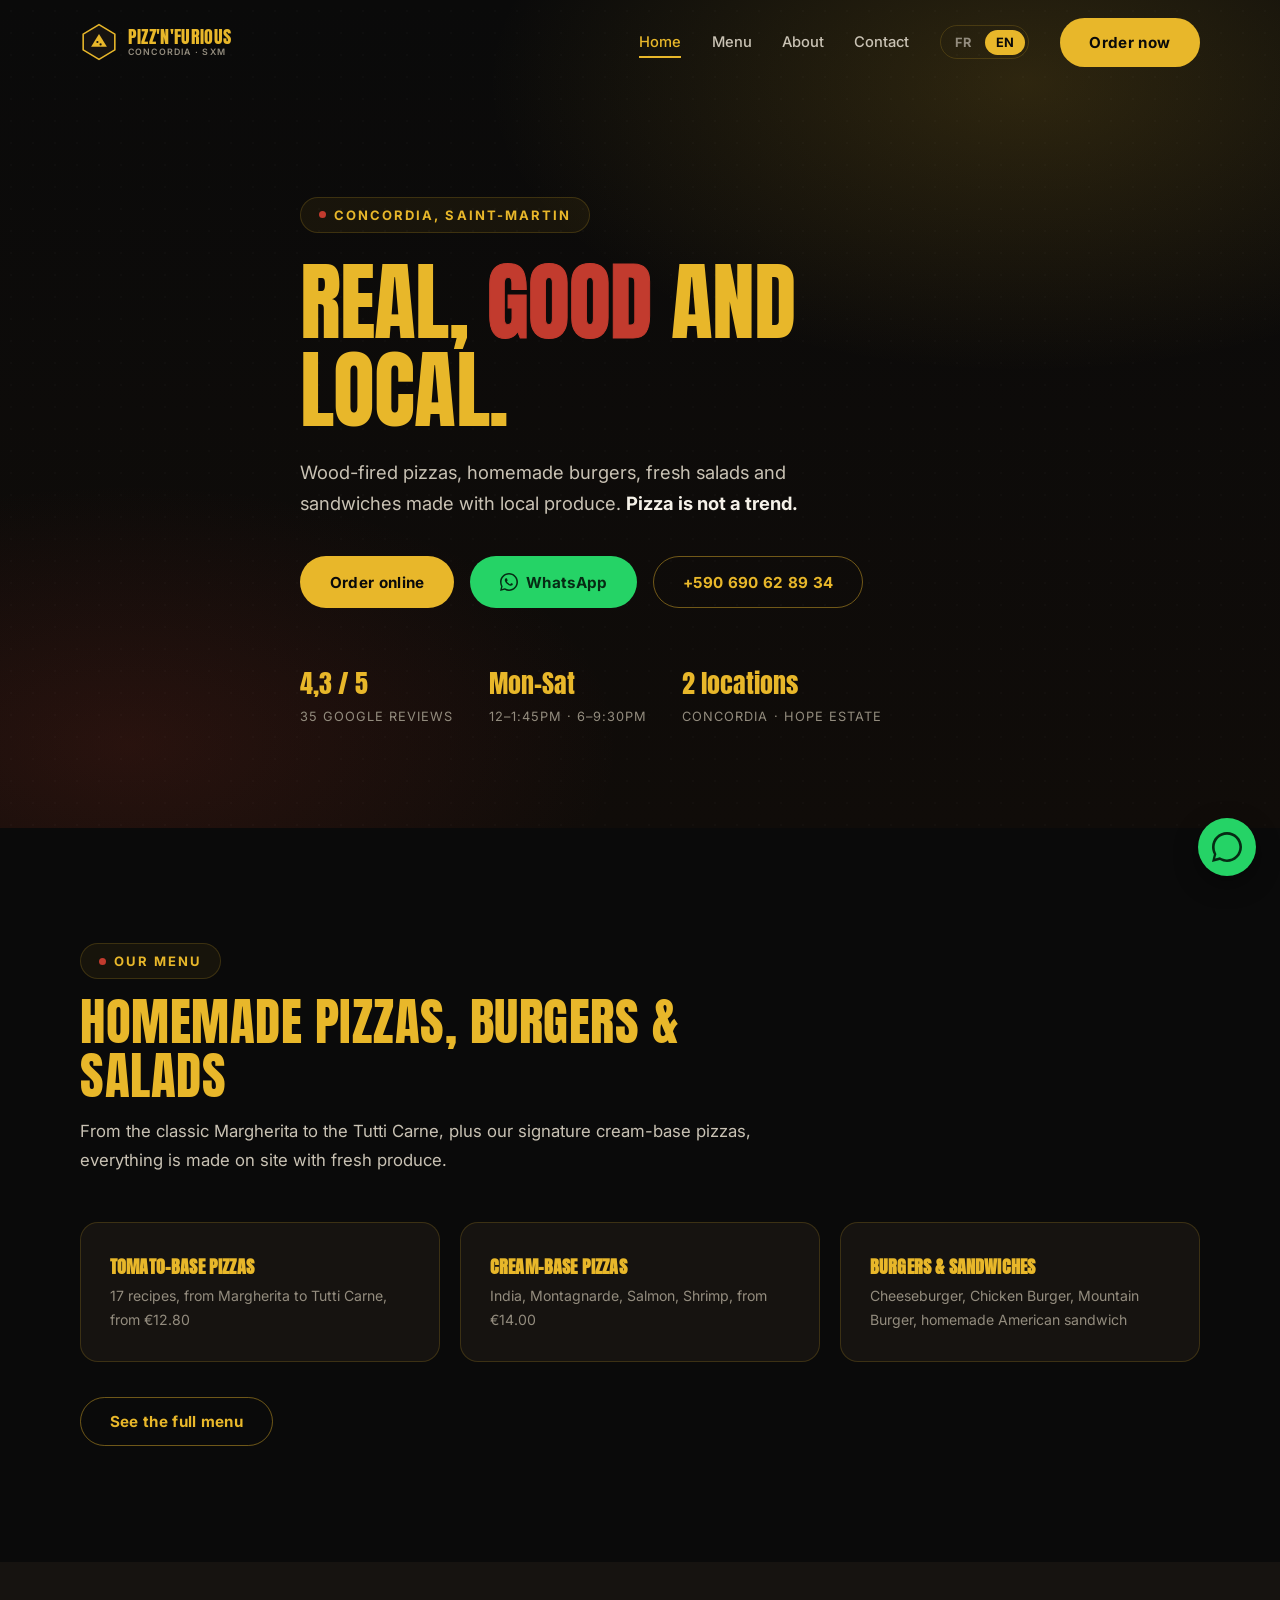
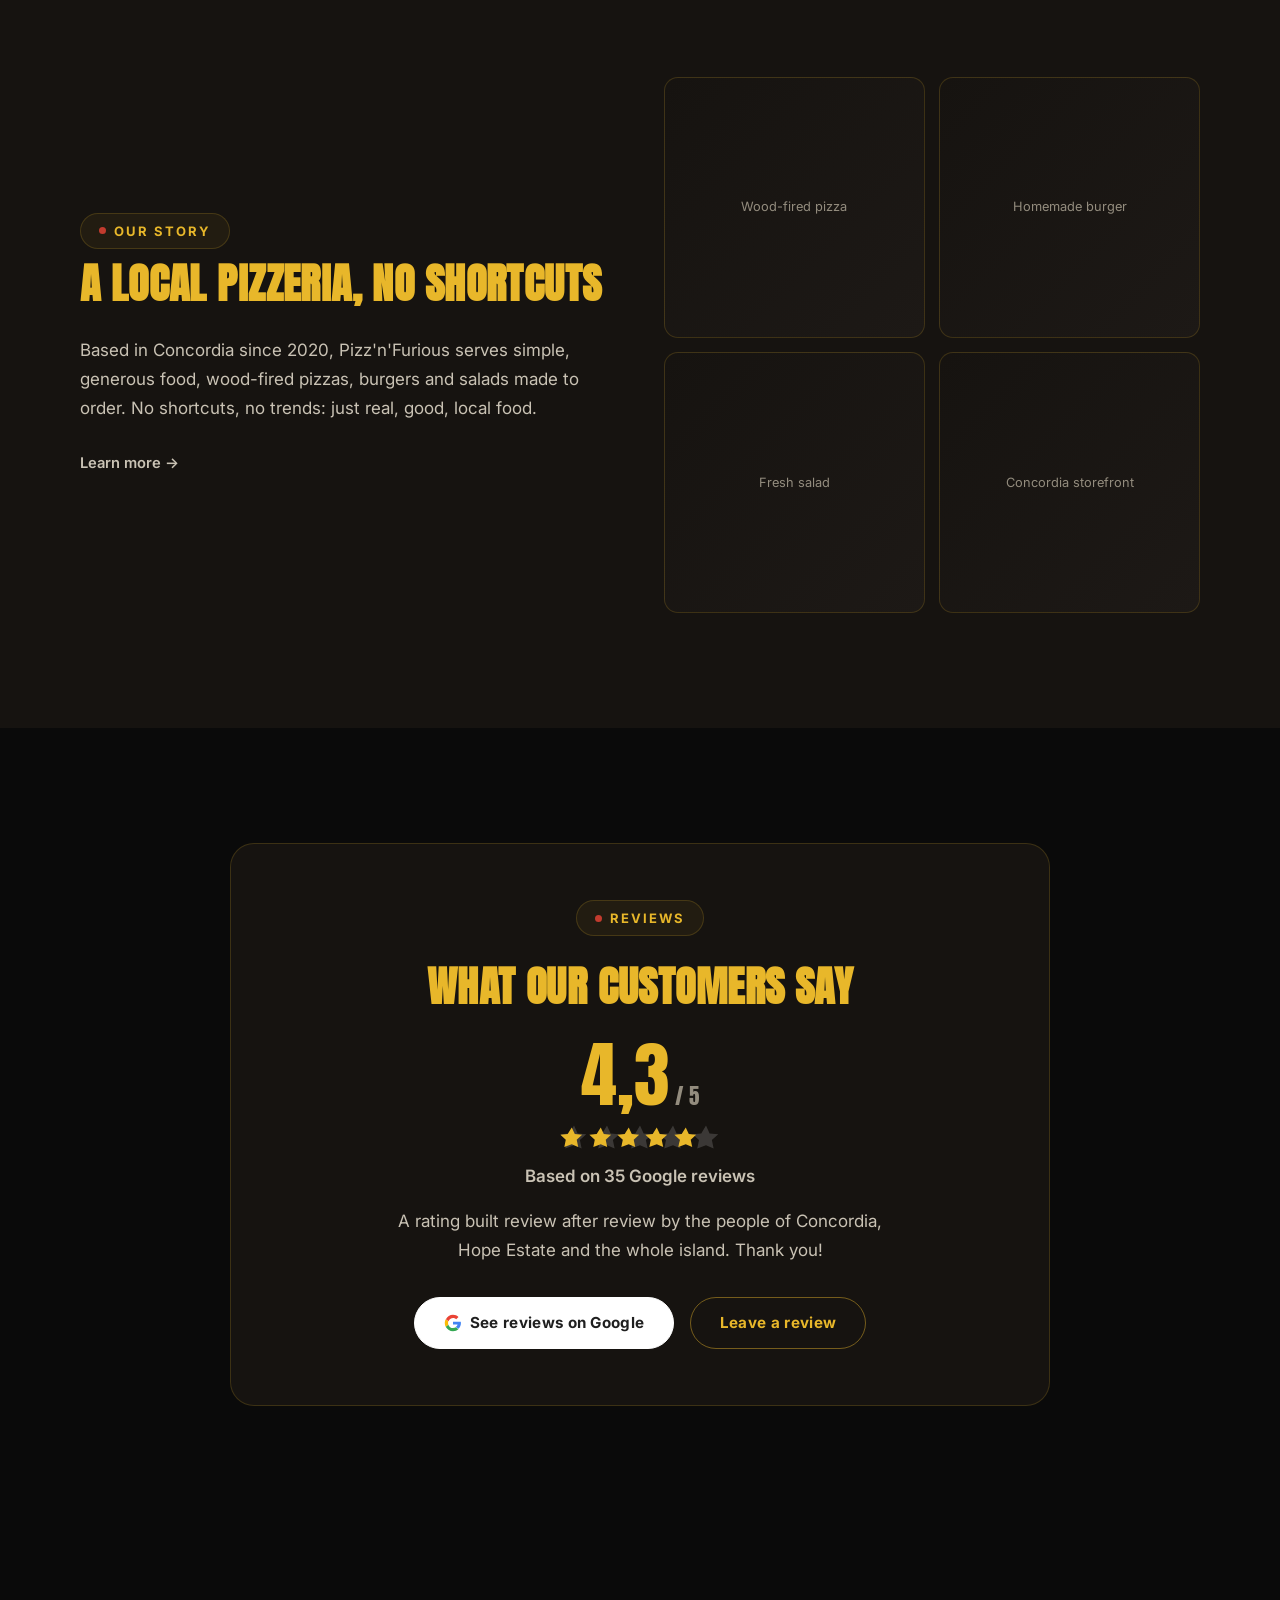
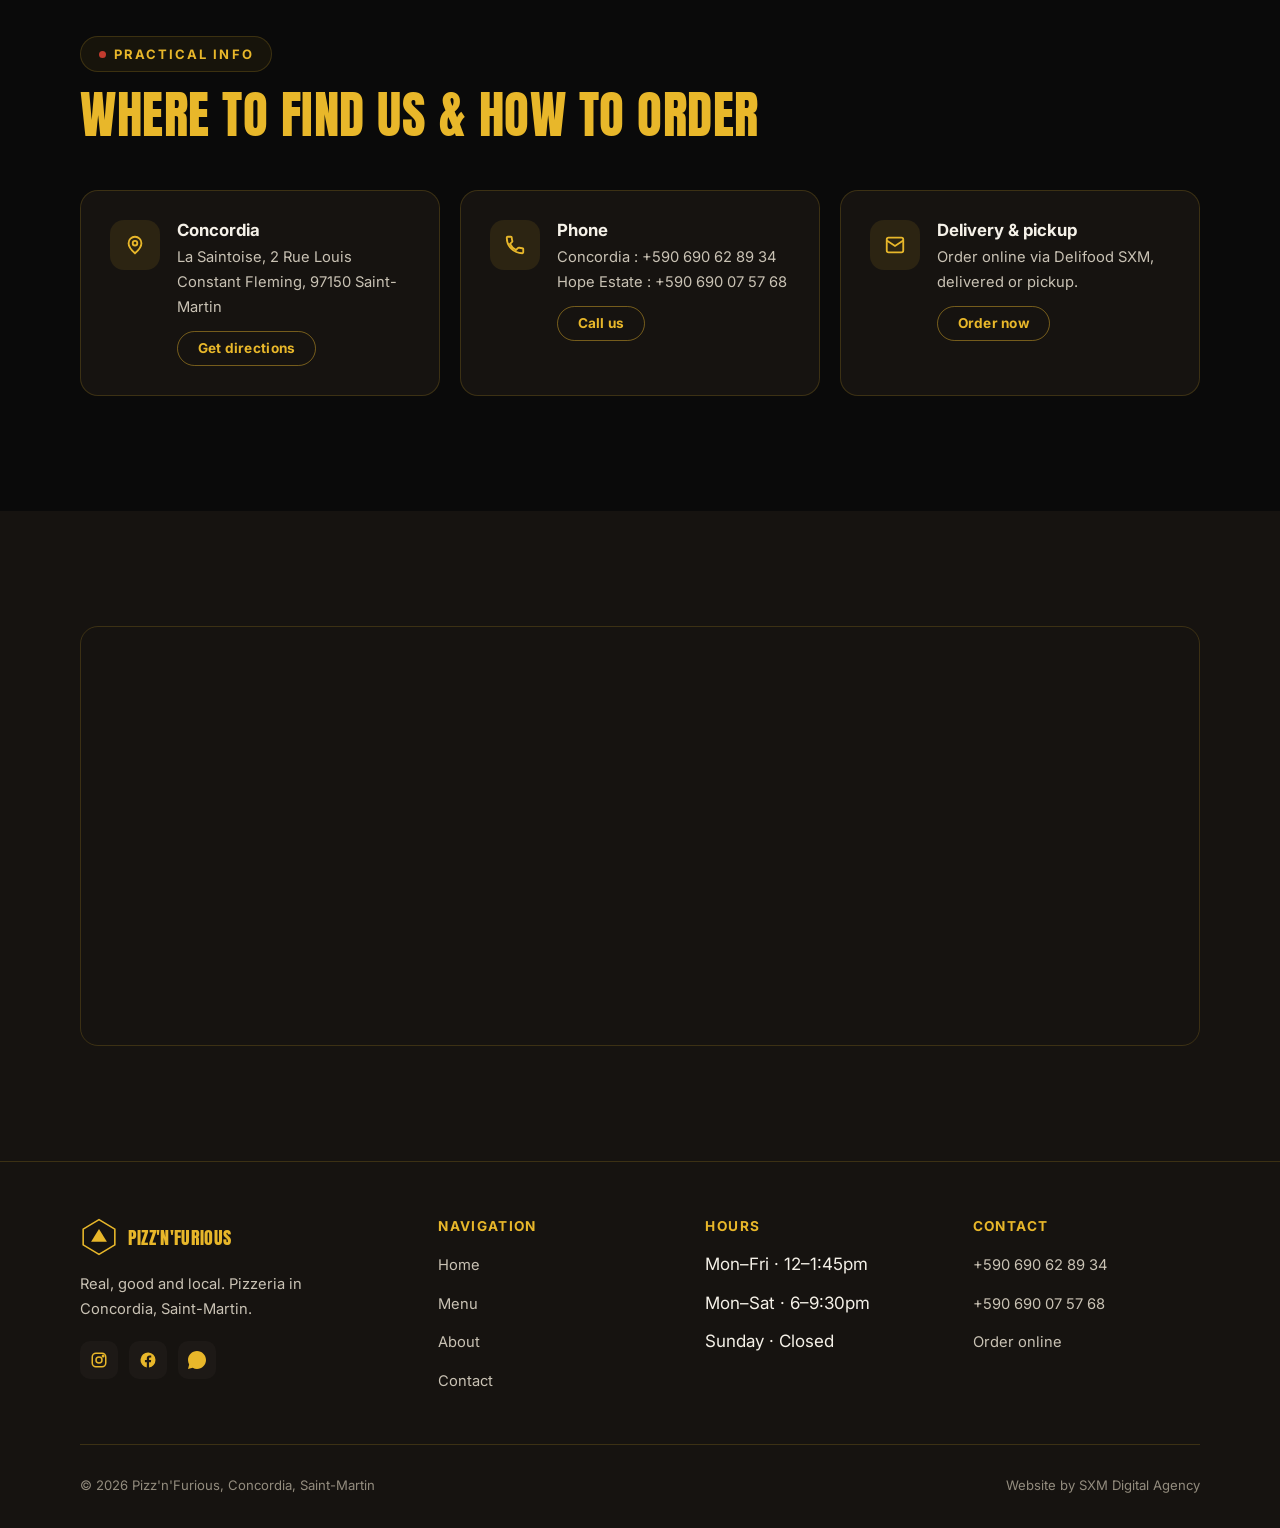
==== commit df7991c3: "feat(accueil): section Avis clients (note Google 4,3/5) + bouton vers Google" ====
--- a/index.html
+++ b/index.html
@@ -12,7 +12,7 @@
 <link rel="preconnect" href="https://fonts.googleapis.com">
 <link rel="preconnect" href="https://fonts.gstatic.com" crossorigin>
 <link href="https://fonts.googleapis.com/css2?family=Anton&family=Inter:wght@400;500;600;700&display=swap" rel="stylesheet">
-<link rel="stylesheet" href="css/style.css">
+<link rel="stylesheet" href="css/style.css?v=4">
 <script type="application/ld+json">
 {
   "@context": "https://schema.org",
@@ -128,6 +128,44 @@
   </div>
 </section>
 
+<section class="section" id="avis" data-reveal>
+  <div class="container">
+    <div class="reviews-panel">
+      <div class="eyebrow center"><span class="dot"></span> <span data-fr="Avis clients" data-en="Reviews">Avis clients</span></div>
+      <h2 style="margin:1rem 0 .2rem;font-size:clamp(1.8rem,4vw,2.6rem)" data-fr="Ce que disent nos clients" data-en="What our customers say">Ce que disent nos clients</h2>
+      <div class="rating-score">4,3<span class="rating-out"> / 5</span></div>
+      <div class="stars" role="img" aria-label="4,3 / 5">
+        <div class="stars-row stars-bg">
+          <svg viewBox="0 0 24 24" fill="currentColor"><path d="M12 2l2.9 6.3 6.9.7-5.1 4.6 1.4 6.8L12 17.8 5 20.4l1.4-6.8L1.3 9l6.9-.7L12 2z"/></svg>
+          <svg viewBox="0 0 24 24" fill="currentColor"><path d="M12 2l2.9 6.3 6.9.7-5.1 4.6 1.4 6.8L12 17.8 5 20.4l1.4-6.8L1.3 9l6.9-.7L12 2z"/></svg>
+          <svg viewBox="0 0 24 24" fill="currentColor"><path d="M12 2l2.9 6.3 6.9.7-5.1 4.6 1.4 6.8L12 17.8 5 20.4l1.4-6.8L1.3 9l6.9-.7L12 2z"/></svg>
+          <svg viewBox="0 0 24 24" fill="currentColor"><path d="M12 2l2.9 6.3 6.9.7-5.1 4.6 1.4 6.8L12 17.8 5 20.4l1.4-6.8L1.3 9l6.9-.7L12 2z"/></svg>
+          <svg viewBox="0 0 24 24" fill="currentColor"><path d="M12 2l2.9 6.3 6.9.7-5.1 4.6 1.4 6.8L12 17.8 5 20.4l1.4-6.8L1.3 9l6.9-.7L12 2z"/></svg>
+        </div>
+        <div class="stars-row stars-fg" style="width:86%">
+          <svg viewBox="0 0 24 24" fill="currentColor"><path d="M12 2l2.9 6.3 6.9.7-5.1 4.6 1.4 6.8L12 17.8 5 20.4l1.4-6.8L1.3 9l6.9-.7L12 2z"/></svg>
+          <svg viewBox="0 0 24 24" fill="currentColor"><path d="M12 2l2.9 6.3 6.9.7-5.1 4.6 1.4 6.8L12 17.8 5 20.4l1.4-6.8L1.3 9l6.9-.7L12 2z"/></svg>
+          <svg viewBox="0 0 24 24" fill="currentColor"><path d="M12 2l2.9 6.3 6.9.7-5.1 4.6 1.4 6.8L12 17.8 5 20.4l1.4-6.8L1.3 9l6.9-.7L12 2z"/></svg>
+          <svg viewBox="0 0 24 24" fill="currentColor"><path d="M12 2l2.9 6.3 6.9.7-5.1 4.6 1.4 6.8L12 17.8 5 20.4l1.4-6.8L1.3 9l6.9-.7L12 2z"/></svg>
+          <svg viewBox="0 0 24 24" fill="currentColor"><path d="M12 2l2.9 6.3 6.9.7-5.1 4.6 1.4 6.8L12 17.8 5 20.4l1.4-6.8L1.3 9l6.9-.7L12 2z"/></svg>
+        </div>
+      </div>
+      <p class="rating-count" data-fr="Basé sur 35 avis Google" data-en="Based on 35 Google reviews">Basé sur 35 avis Google</p>
+      <p style="color:var(--text-secondary);max-width:48ch;margin:1rem auto 0" data-fr="Une note construite avis après avis par les habitants de Concordia, Hope Estate et toute l'île. Merci à vous !" data-en="A rating built review after review by the people of Concordia, Hope Estate and the whole island. Thank you!">Une note construite avis après avis par les habitants de Concordia, Hope Estate et toute l'île. Merci à vous !</p>
+
+      <!-- Emplacement prévu pour 2-3 vrais avis Google (copier le texte et le nom du client, puis remplacer ci-dessous). Laissé vide volontairement pour ne pas afficher de faux témoignages. -->
+
+      <div class="reviews-actions">
+        <a class="btn btn-google" href="https://www.google.com/maps/search/?api=1&query=Pizz%27n%27Furious%20Concordia%20Saint-Martin" target="_blank" rel="noopener">
+          <svg width="18" height="18" viewBox="0 0 48 48"><path fill="#4285F4" d="M45.1 24.5c0-1.6-.1-2.7-.4-3.9H24v7.1h12.1c-.2 1.8-1.6 4.6-4.5 6.4l-.04.3 6.5 5 .45.05c4.1-3.8 6.6-9.4 6.6-15z"/><path fill="#34A853" d="M24 46c5.9 0 10.9-1.9 14.5-5.3l-6.9-5.3c-1.8 1.3-4.3 2.2-7.6 2.2-5.8 0-10.7-3.8-12.5-9.1l-.26.02-6.7 5.2-.09.25C8.5 41.1 15.7 46 24 46z"/><path fill="#FBBC05" d="M11.5 28.5c-.5-1.4-.7-2.9-.7-4.5s.3-3.1.7-4.5l-.01-.3-6.8-5.3-.22.1C2.9 17.1 2 20.4 2 24s.9 6.9 2.5 9.8l7-5.3z"/><path fill="#EA4335" d="M24 10.4c4.1 0 6.9 1.8 8.5 3.3l6.2-6C34.9 4.1 29.9 2 24 2 15.7 2 8.5 6.9 5 14.2l7 5.3c1.8-5.3 6.7-9.1 12.5-9.1z"/></svg>
+          <span data-fr="Voir les avis sur Google" data-en="See reviews on Google">Voir les avis sur Google</span>
+        </a>
+        <a class="btn btn-ghost" href="https://www.google.com/maps/search/?api=1&query=Pizz%27n%27Furious%20Concordia%20Saint-Martin" target="_blank" rel="noopener" data-fr="Laisser un avis" data-en="Leave a review">Laisser un avis</a>
+      </div>
+    </div>
+  </div>
+</section>
+
 <section class="section" data-reveal>
   <div class="container">
     <div class="section-head">
@@ -232,6 +270,6 @@
   <svg viewBox="0 0 32 32" fill="#062b14"><path d="M16 0C7.16 0 0 7.16 0 16c0 2.83.74 5.49 2.03 7.8L0 32l8.4-2.2A15.9 15.9 0 0 0 16 32c8.84 0 16-7.16 16-16S24.84 0 16 0zm0 29.2c-2.6 0-5.04-.7-7.13-1.92l-.51-.3-5 1.31 1.34-4.87-.33-.5A13.18 13.18 0 0 1 2.8 16C2.8 8.7 8.7 2.8 16 2.8S29.2 8.7 29.2 16 23.3 29.2 16 29.2z"/></svg>
 </a>
 
-<script src="js/main.js"></script>
+<script src="js/main.js?v=2"></script>
 </body>
 </html>
--- a/css/style.css
+++ b/css/style.css
@@ -74,14 +74,21 @@
 .lang-switch button:hover:not(.active){color:var(--gold)}
 .nav-burger{display:none;flex-direction:column;gap:5px;background:none;border:none;cursor:pointer;padding:.5rem;z-index:210;position:relative}
 .nav-burger span{width:24px;height:2px;background:var(--gold);transition:transform .3s var(--ease),opacity .2s}
-.nav-burger.open span:nth-child(1){transform:translateY(7px) rotate(45deg)}
-.nav-burger.open span:nth-child(2){opacity:0}
-.nav-burger.open span:nth-child(3){transform:translateY(-7px) rotate(-45deg)}
+/* quand le menu est ouvert, on masque le burger : la croix de fermeture prend le relais */
+.nav-burger.open{opacity:0;pointer-events:none}
 /* overlay sombre derrière le panneau menu (mobile) */
 .nav-backdrop{position:fixed;inset:0;z-index:190;background:rgba(0,0,0,.5);opacity:0;visibility:hidden;
   transition:opacity .3s,visibility .3s}
 .nav-backdrop.open{opacity:1;visibility:visible}
 body.nav-locked{overflow:hidden}
+/* croix de fermeture explicite dans le panneau (mobile) — injectée en JS */
+.nav-close{display:none;position:absolute;top:1.1rem;right:1.25rem;width:42px;height:42px;
+  align-items:center;justify-content:center;border-radius:50%;cursor:pointer;
+  background:rgba(var(--gold-rgb),.1);border:1px solid var(--border);color:var(--gold);
+  transition:background .2s,transform .2s}
+.nav-close:hover{background:rgba(var(--gold-rgb),.2);transform:rotate(90deg)}
+.nav-close:focus-visible{outline:2px solid var(--gold);outline-offset:2px}
+.nav-close svg{width:20px;height:20px}
 
 /* ============ BUTTONS ============ */
 .btn{
@@ -175,7 +182,7 @@
 .menu-group-title:first-of-type{margin-top:0}
 .menu-item{display:flex;justify-content:space-between;gap:1.2rem;padding:.95rem 0;border-bottom:1px dashed var(--border)}
 .menu-item:last-child{border-bottom:none}
-.menu-item-name{font-weight:700;color:var(--text)}
+.menu-item-name{font:400 1.15rem var(--font-display);text-transform:uppercase;letter-spacing:.02em;color:var(--gold)}
 .menu-item-desc{color:var(--text-tertiary);font-size:.88rem;margin-top:.15rem}
 .menu-item-price{font:700 1rem var(--font-display);color:var(--gold);white-space:nowrap;flex:none}
 .menu-note{margin-top:1.5rem;color:var(--text-tertiary);font-size:.85rem;font-style:italic}
@@ -203,6 +210,28 @@
 .steps{display:grid;gap:1.5rem;grid-template-columns:repeat(3,1fr)}
 .step-num{font:400 2.5rem var(--font-display);color:var(--red);line-height:1}
 @media (max-width:900px){.steps{grid-template-columns:1fr}}
+
+/* reviews / avis clients */
+.reviews-panel{max-width:820px;margin:0 auto;text-align:center;background:var(--surface);
+  border:1px solid var(--border);border-radius:24px;padding:clamp(2rem,5vw,3.5rem)}
+.rating-score{font:400 clamp(3rem,8vw,4.5rem) var(--font-display);color:var(--gold);line-height:1;margin-top:1rem}
+.rating-out{font:400 1.3rem var(--font-display);color:var(--text-tertiary)}
+.stars{position:relative;display:inline-block;line-height:0;margin:.7rem 0 .3rem}
+.stars-row{display:flex;gap:.18rem;width:max-content}
+.stars-row svg{width:30px;height:30px}
+.stars-bg svg{color:rgba(255,255,255,.16)}
+.stars-fg{position:absolute;top:0;left:0;overflow:hidden;color:var(--gold)}
+.rating-count{color:var(--text-secondary);font-weight:600}
+.reviews-cards{display:grid;grid-template-columns:repeat(3,1fr);gap:1.1rem;margin-top:2rem;text-align:left}
+.review-quote{background:var(--surface-alt);border:1px solid var(--border);border-radius:16px;padding:1.4rem}
+.review-quote p{color:var(--text-secondary);font-size:.95rem;font-style:italic}
+.review-stars{display:flex;gap:.12rem;margin-bottom:.6rem;color:var(--gold)}
+.review-stars svg{width:16px;height:16px}
+.review-author{margin-top:.9rem;font-weight:700;color:var(--text);font-style:normal;font-size:.9rem}
+.reviews-actions{display:flex;gap:1rem;flex-wrap:wrap;justify-content:center;margin-top:2rem}
+.btn-google{background:#fff;color:#1f1f1f;border-color:#fff}
+.btn-google:hover{background:#f1f1f1;transform:translateY(-2px);box-shadow:0 12px 30px rgba(0,0,0,.35)}
+@media (max-width:760px){.reviews-cards{grid-template-columns:1fr}}
 
 /* gallery */
 .gallery{display:grid;gap:.9rem;grid-template-columns:repeat(4,1fr)}
@@ -249,6 +278,7 @@
     transform:translateX(100%);transition:transform .35s var(--ease);border-left:1px solid var(--border)}
   .nav-links.open{transform:translateX(0)}
   .nav-burger{display:flex}
+  .nav-close{display:flex}
   .lang-switch{order:-1}
 }
 @media (max-width:600px){
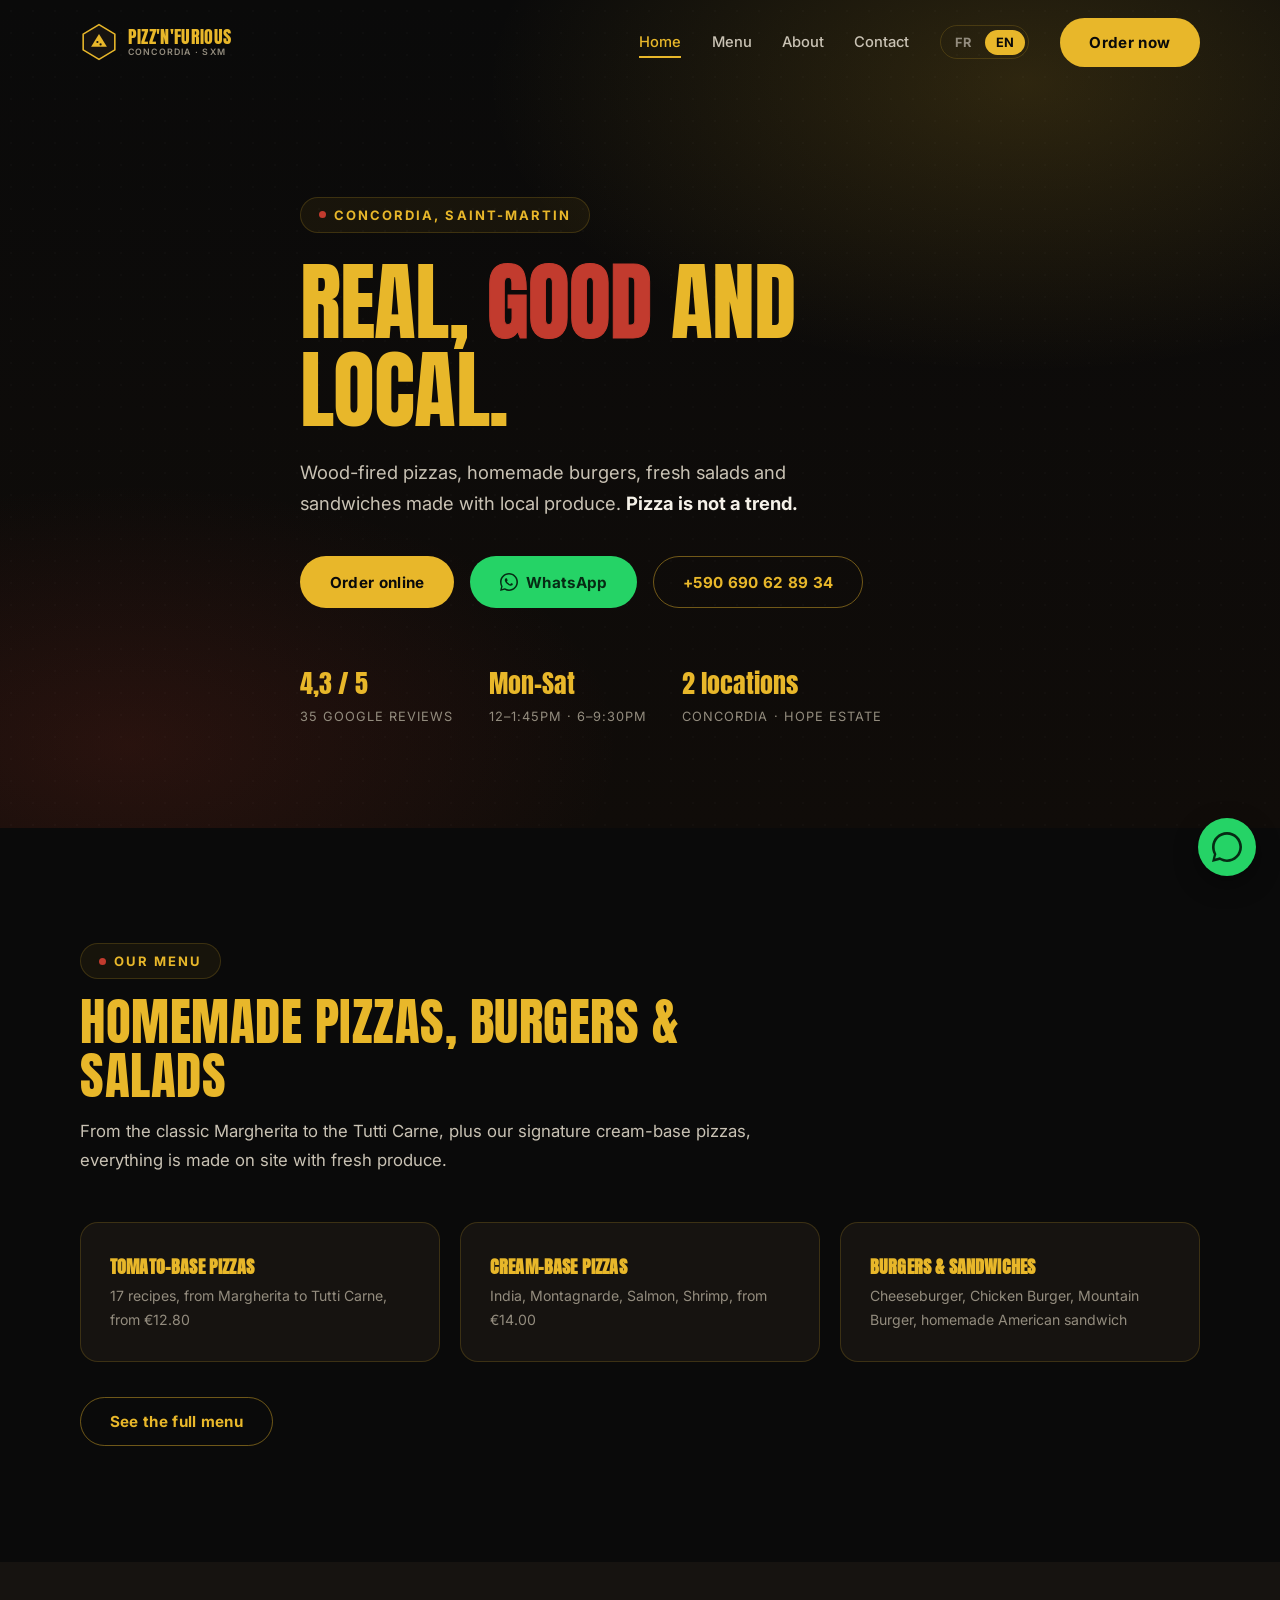
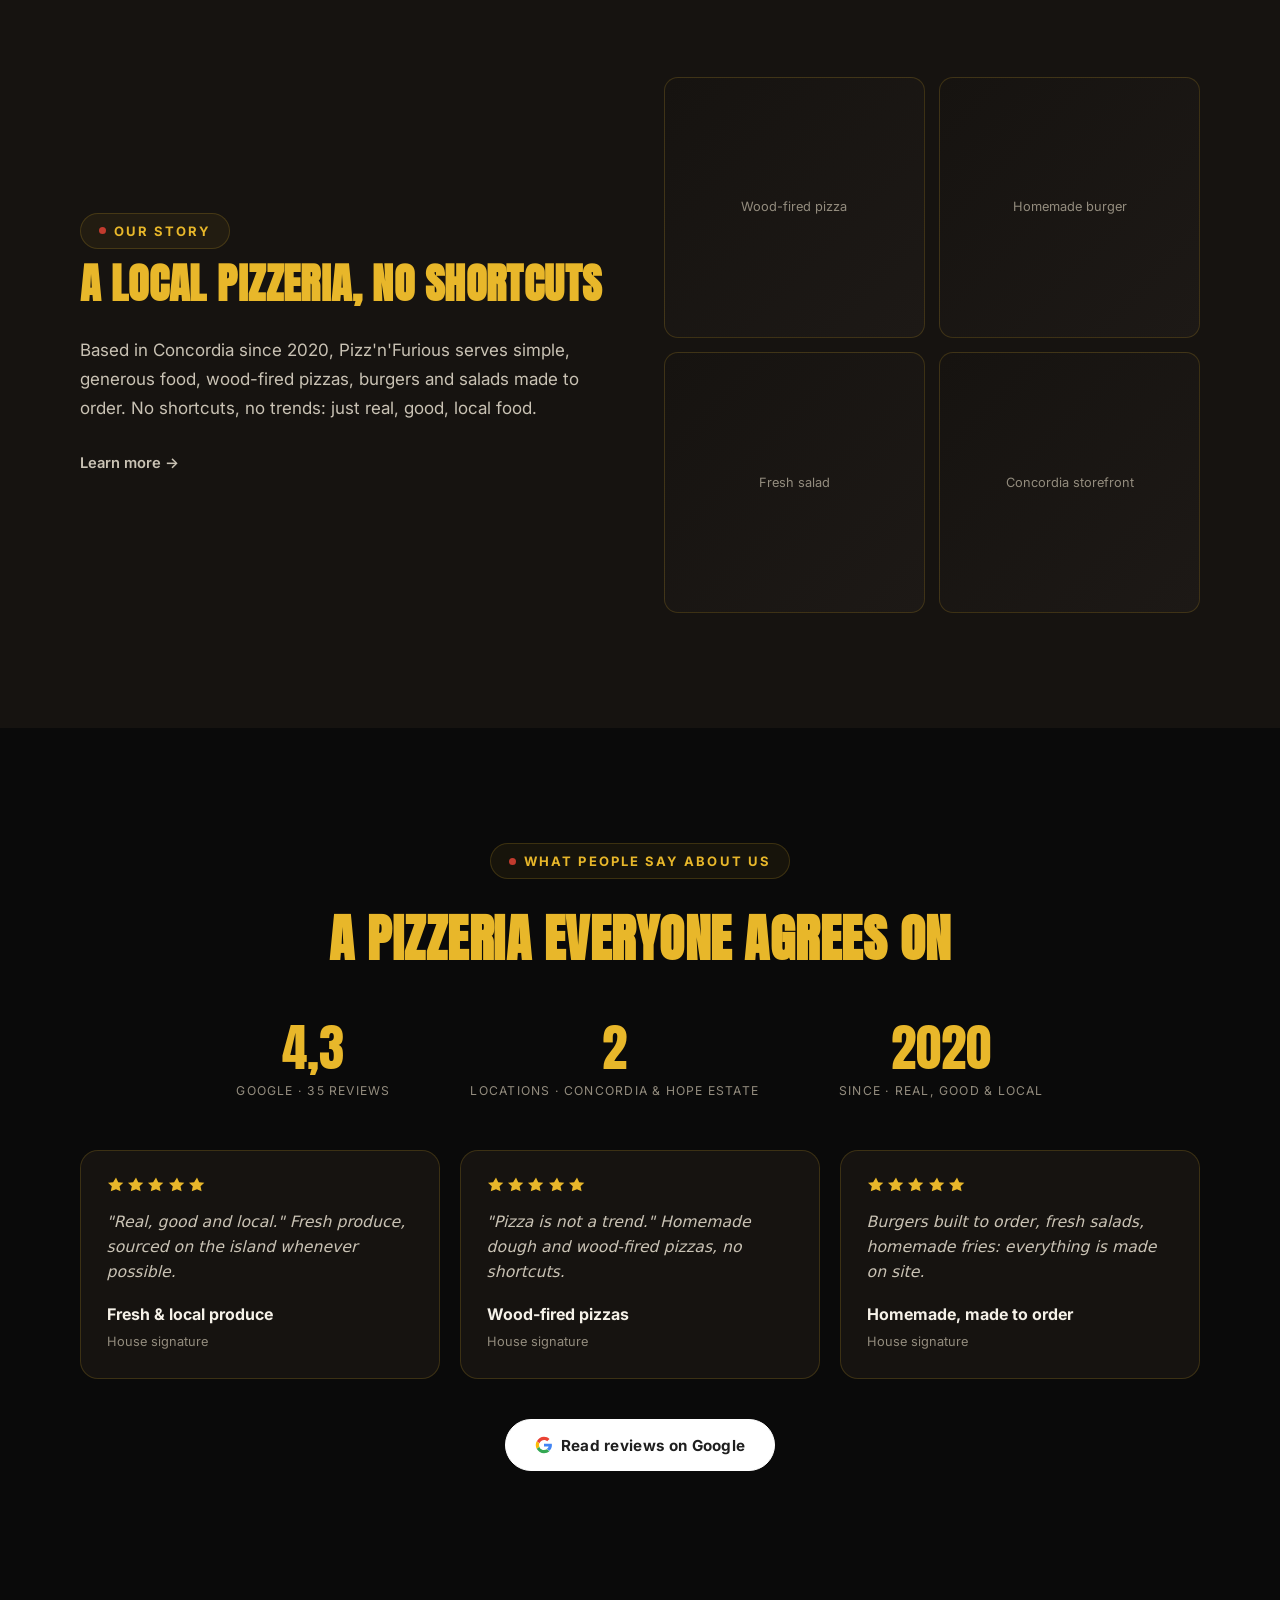
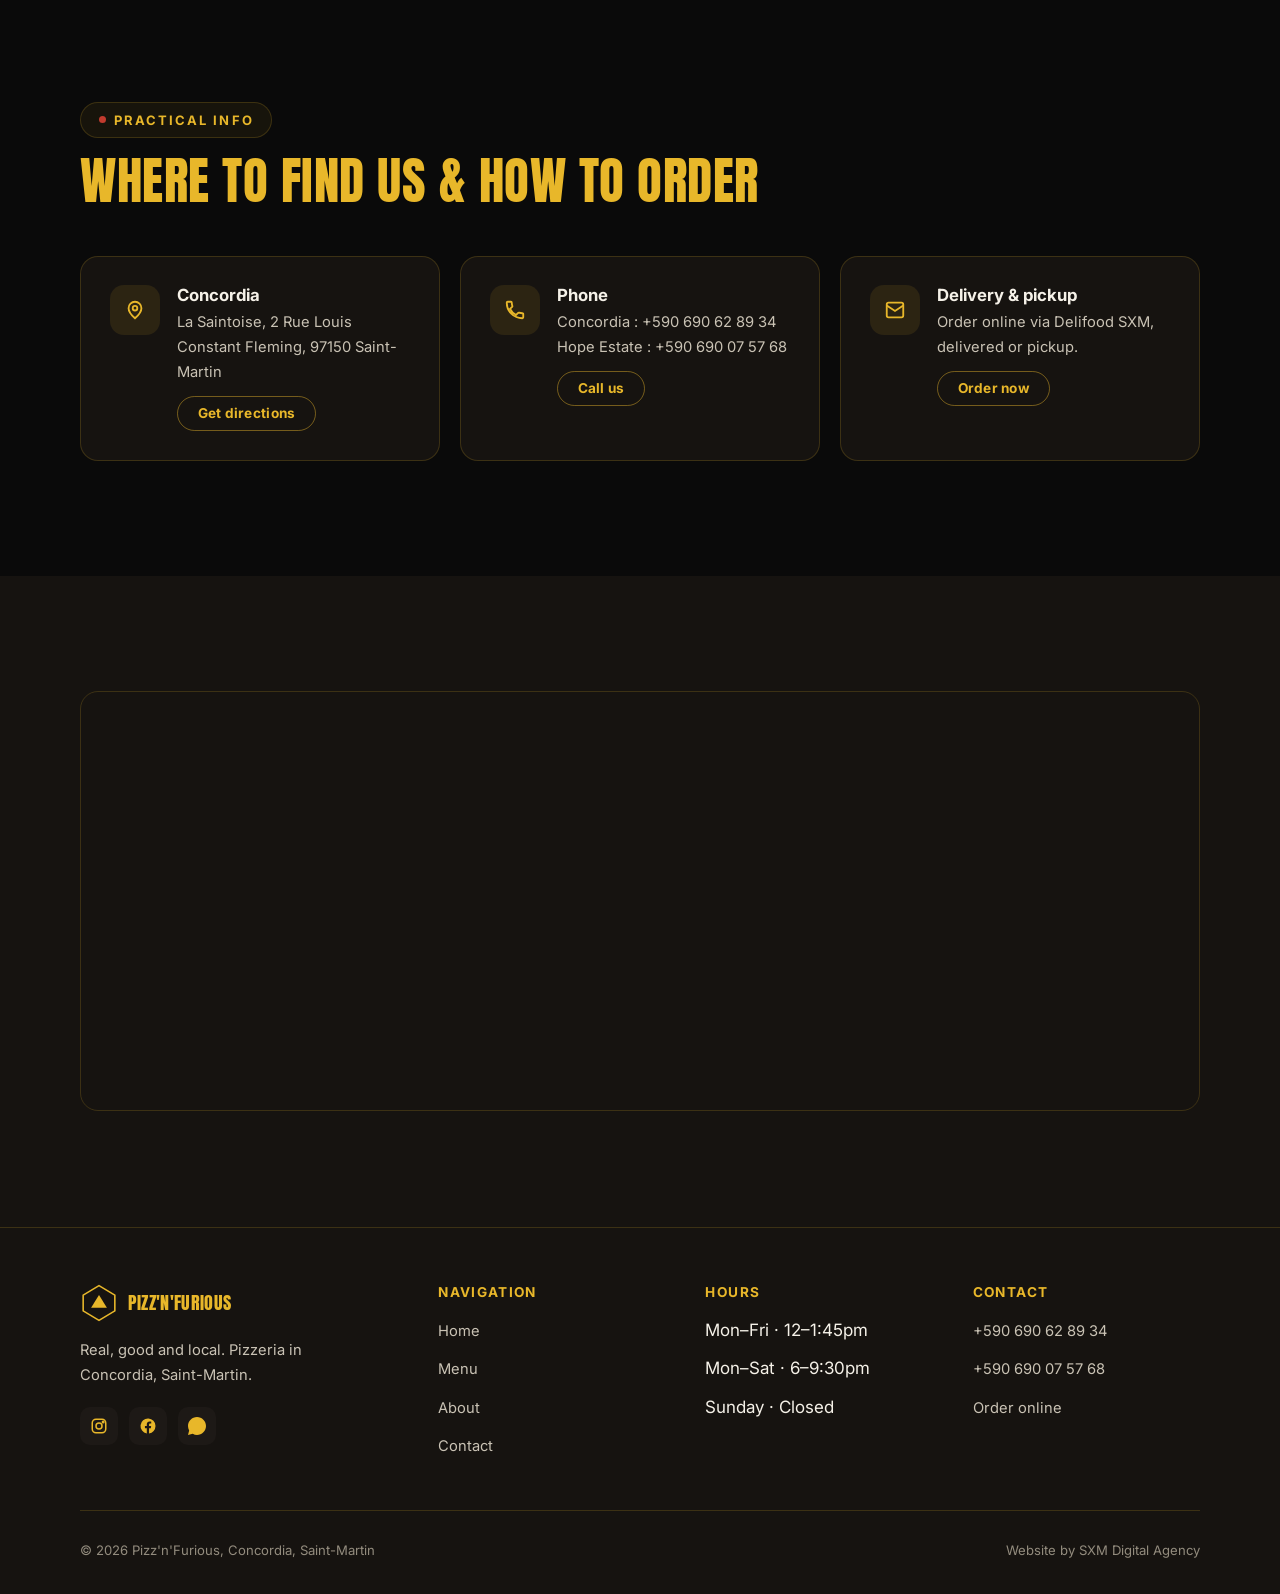
==== commit 89be8750: "feat(accueil): refonte section Avis (stats + cartes étoilées) façon bandeau réputation" ====
--- a/index.html
+++ b/index.html
@@ -12,7 +12,7 @@
 <link rel="preconnect" href="https://fonts.googleapis.com">
 <link rel="preconnect" href="https://fonts.gstatic.com" crossorigin>
 <link href="https://fonts.googleapis.com/css2?family=Anton&family=Inter:wght@400;500;600;700&display=swap" rel="stylesheet">
-<link rel="stylesheet" href="css/style.css?v=4">
+<link rel="stylesheet" href="css/style.css?v=5">
 <script type="application/ld+json">
 {
   "@context": "https://schema.org",
@@ -130,38 +130,60 @@
 
 <section class="section" id="avis" data-reveal>
   <div class="container">
-    <div class="reviews-panel">
-      <div class="eyebrow center"><span class="dot"></span> <span data-fr="Avis clients" data-en="Reviews">Avis clients</span></div>
-      <h2 style="margin:1rem 0 .2rem;font-size:clamp(1.8rem,4vw,2.6rem)" data-fr="Ce que disent nos clients" data-en="What our customers say">Ce que disent nos clients</h2>
-      <div class="rating-score">4,3<span class="rating-out"> / 5</span></div>
-      <div class="stars" role="img" aria-label="4,3 / 5">
-        <div class="stars-row stars-bg">
-          <svg viewBox="0 0 24 24" fill="currentColor"><path d="M12 2l2.9 6.3 6.9.7-5.1 4.6 1.4 6.8L12 17.8 5 20.4l1.4-6.8L1.3 9l6.9-.7L12 2z"/></svg>
-          <svg viewBox="0 0 24 24" fill="currentColor"><path d="M12 2l2.9 6.3 6.9.7-5.1 4.6 1.4 6.8L12 17.8 5 20.4l1.4-6.8L1.3 9l6.9-.7L12 2z"/></svg>
-          <svg viewBox="0 0 24 24" fill="currentColor"><path d="M12 2l2.9 6.3 6.9.7-5.1 4.6 1.4 6.8L12 17.8 5 20.4l1.4-6.8L1.3 9l6.9-.7L12 2z"/></svg>
-          <svg viewBox="0 0 24 24" fill="currentColor"><path d="M12 2l2.9 6.3 6.9.7-5.1 4.6 1.4 6.8L12 17.8 5 20.4l1.4-6.8L1.3 9l6.9-.7L12 2z"/></svg>
-          <svg viewBox="0 0 24 24" fill="currentColor"><path d="M12 2l2.9 6.3 6.9.7-5.1 4.6 1.4 6.8L12 17.8 5 20.4l1.4-6.8L1.3 9l6.9-.7L12 2z"/></svg>
-        </div>
-        <div class="stars-row stars-fg" style="width:86%">
-          <svg viewBox="0 0 24 24" fill="currentColor"><path d="M12 2l2.9 6.3 6.9.7-5.1 4.6 1.4 6.8L12 17.8 5 20.4l1.4-6.8L1.3 9l6.9-.7L12 2z"/></svg>
-          <svg viewBox="0 0 24 24" fill="currentColor"><path d="M12 2l2.9 6.3 6.9.7-5.1 4.6 1.4 6.8L12 17.8 5 20.4l1.4-6.8L1.3 9l6.9-.7L12 2z"/></svg>
-          <svg viewBox="0 0 24 24" fill="currentColor"><path d="M12 2l2.9 6.3 6.9.7-5.1 4.6 1.4 6.8L12 17.8 5 20.4l1.4-6.8L1.3 9l6.9-.7L12 2z"/></svg>
-          <svg viewBox="0 0 24 24" fill="currentColor"><path d="M12 2l2.9 6.3 6.9.7-5.1 4.6 1.4 6.8L12 17.8 5 20.4l1.4-6.8L1.3 9l6.9-.7L12 2z"/></svg>
-          <svg viewBox="0 0 24 24" fill="currentColor"><path d="M12 2l2.9 6.3 6.9.7-5.1 4.6 1.4 6.8L12 17.8 5 20.4l1.4-6.8L1.3 9l6.9-.7L12 2z"/></svg>
-        </div>
-      </div>
-      <p class="rating-count" data-fr="Basé sur 35 avis Google" data-en="Based on 35 Google reviews">Basé sur 35 avis Google</p>
-      <p style="color:var(--text-secondary);max-width:48ch;margin:1rem auto 0" data-fr="Une note construite avis après avis par les habitants de Concordia, Hope Estate et toute l'île. Merci à vous !" data-en="A rating built review after review by the people of Concordia, Hope Estate and the whole island. Thank you!">Une note construite avis après avis par les habitants de Concordia, Hope Estate et toute l'île. Merci à vous !</p>
-
-      <!-- Emplacement prévu pour 2-3 vrais avis Google (copier le texte et le nom du client, puis remplacer ci-dessous). Laissé vide volontairement pour ne pas afficher de faux témoignages. -->
-
-      <div class="reviews-actions">
-        <a class="btn btn-google" href="https://www.google.com/maps/search/?api=1&query=Pizz%27n%27Furious%20Concordia%20Saint-Martin" target="_blank" rel="noopener">
-          <svg width="18" height="18" viewBox="0 0 48 48"><path fill="#4285F4" d="M45.1 24.5c0-1.6-.1-2.7-.4-3.9H24v7.1h12.1c-.2 1.8-1.6 4.6-4.5 6.4l-.04.3 6.5 5 .45.05c4.1-3.8 6.6-9.4 6.6-15z"/><path fill="#34A853" d="M24 46c5.9 0 10.9-1.9 14.5-5.3l-6.9-5.3c-1.8 1.3-4.3 2.2-7.6 2.2-5.8 0-10.7-3.8-12.5-9.1l-.26.02-6.7 5.2-.09.25C8.5 41.1 15.7 46 24 46z"/><path fill="#FBBC05" d="M11.5 28.5c-.5-1.4-.7-2.9-.7-4.5s.3-3.1.7-4.5l-.01-.3-6.8-5.3-.22.1C2.9 17.1 2 20.4 2 24s.9 6.9 2.5 9.8l7-5.3z"/><path fill="#EA4335" d="M24 10.4c4.1 0 6.9 1.8 8.5 3.3l6.2-6C34.9 4.1 29.9 2 24 2 15.7 2 8.5 6.9 5 14.2l7 5.3c1.8-5.3 6.7-9.1 12.5-9.1z"/></svg>
-          <span data-fr="Voir les avis sur Google" data-en="See reviews on Google">Voir les avis sur Google</span>
-        </a>
-        <a class="btn btn-ghost" href="https://www.google.com/maps/search/?api=1&query=Pizz%27n%27Furious%20Concordia%20Saint-Martin" target="_blank" rel="noopener" data-fr="Laisser un avis" data-en="Leave a review">Laisser un avis</a>
-      </div>
+    <div class="reviews-head">
+      <div class="eyebrow center"><span class="dot"></span> <span data-fr="Ce que l'on dit de nous" data-en="What people say about us">Ce que l'on dit de nous</span></div>
+      <h2 data-fr="Une pizzeria qui fait l'unanimité" data-en="A pizzeria everyone agrees on">Une pizzeria qui fait l'unanimité</h2>
+    </div>
+
+    <div class="reviews-stats">
+      <div>
+        <div class="stat-num">4,3</div>
+        <div class="stat-label" data-fr="Google · 35 avis" data-en="Google · 35 reviews">Google · 35 avis</div>
+      </div>
+      <div>
+        <div class="stat-num">2</div>
+        <div class="stat-label" data-fr="Adresses · Concordia & Hope Estate" data-en="Locations · Concordia & Hope Estate">Adresses · Concordia & Hope Estate</div>
+      </div>
+      <div>
+        <div class="stat-num">2020</div>
+        <div class="stat-label" data-fr="Depuis · du vrai, bon et local" data-en="Since · real, good & local">Depuis · du vrai, bon et local</div>
+      </div>
+    </div>
+
+    <div class="reviews-cards">
+      <div class="review-quote" data-reveal>
+        <div class="review-stars" aria-hidden="true">
+          <svg viewBox="0 0 24 24" fill="currentColor"><path d="M12 2l2.9 6.3 6.9.7-5.1 4.6 1.4 6.8L12 17.8 5 20.4l1.4-6.8L1.3 9l6.9-.7L12 2z"/></svg><svg viewBox="0 0 24 24" fill="currentColor"><path d="M12 2l2.9 6.3 6.9.7-5.1 4.6 1.4 6.8L12 17.8 5 20.4l1.4-6.8L1.3 9l6.9-.7L12 2z"/></svg><svg viewBox="0 0 24 24" fill="currentColor"><path d="M12 2l2.9 6.3 6.9.7-5.1 4.6 1.4 6.8L12 17.8 5 20.4l1.4-6.8L1.3 9l6.9-.7L12 2z"/></svg><svg viewBox="0 0 24 24" fill="currentColor"><path d="M12 2l2.9 6.3 6.9.7-5.1 4.6 1.4 6.8L12 17.8 5 20.4l1.4-6.8L1.3 9l6.9-.7L12 2z"/></svg><svg viewBox="0 0 24 24" fill="currentColor"><path d="M12 2l2.9 6.3 6.9.7-5.1 4.6 1.4 6.8L12 17.8 5 20.4l1.4-6.8L1.3 9l6.9-.7L12 2z"/></svg>
+        </div>
+        <p data-fr="« Du vrai, bon et local. » Des produits frais et, autant que possible, sourcés sur l'île." data-en="&quot;Real, good and local.&quot; Fresh produce, sourced on the island whenever possible.">« Du vrai, bon et local. » Des produits frais et, autant que possible, sourcés sur l'île.</p>
+        <div class="review-theme" data-fr="Produits frais & locaux" data-en="Fresh & local produce">Produits frais & locaux</div>
+        <div class="review-label" data-fr="Signature maison" data-en="House signature">Signature maison</div>
+      </div>
+
+      <div class="review-quote" data-reveal>
+        <div class="review-stars" aria-hidden="true">
+          <svg viewBox="0 0 24 24" fill="currentColor"><path d="M12 2l2.9 6.3 6.9.7-5.1 4.6 1.4 6.8L12 17.8 5 20.4l1.4-6.8L1.3 9l6.9-.7L12 2z"/></svg><svg viewBox="0 0 24 24" fill="currentColor"><path d="M12 2l2.9 6.3 6.9.7-5.1 4.6 1.4 6.8L12 17.8 5 20.4l1.4-6.8L1.3 9l6.9-.7L12 2z"/></svg><svg viewBox="0 0 24 24" fill="currentColor"><path d="M12 2l2.9 6.3 6.9.7-5.1 4.6 1.4 6.8L12 17.8 5 20.4l1.4-6.8L1.3 9l6.9-.7L12 2z"/></svg><svg viewBox="0 0 24 24" fill="currentColor"><path d="M12 2l2.9 6.3 6.9.7-5.1 4.6 1.4 6.8L12 17.8 5 20.4l1.4-6.8L1.3 9l6.9-.7L12 2z"/></svg><svg viewBox="0 0 24 24" fill="currentColor"><path d="M12 2l2.9 6.3 6.9.7-5.1 4.6 1.4 6.8L12 17.8 5 20.4l1.4-6.8L1.3 9l6.9-.7L12 2z"/></svg>
+        </div>
+        <p data-fr="« Pizza is not a trend. » Une pâte travaillée maison et des pizzas cuites au feu, sans raccourci." data-en="&quot;Pizza is not a trend.&quot; Homemade dough and wood-fired pizzas, no shortcuts.">« Pizza is not a trend. » Une pâte travaillée maison et des pizzas cuites au feu, sans raccourci.</p>
+        <div class="review-theme" data-fr="Pizzas au feu" data-en="Wood-fired pizzas">Pizzas au feu</div>
+        <div class="review-label" data-fr="Signature maison" data-en="House signature">Signature maison</div>
+      </div>
+
+      <div class="review-quote" data-reveal>
+        <div class="review-stars" aria-hidden="true">
+          <svg viewBox="0 0 24 24" fill="currentColor"><path d="M12 2l2.9 6.3 6.9.7-5.1 4.6 1.4 6.8L12 17.8 5 20.4l1.4-6.8L1.3 9l6.9-.7L12 2z"/></svg><svg viewBox="0 0 24 24" fill="currentColor"><path d="M12 2l2.9 6.3 6.9.7-5.1 4.6 1.4 6.8L12 17.8 5 20.4l1.4-6.8L1.3 9l6.9-.7L12 2z"/></svg><svg viewBox="0 0 24 24" fill="currentColor"><path d="M12 2l2.9 6.3 6.9.7-5.1 4.6 1.4 6.8L12 17.8 5 20.4l1.4-6.8L1.3 9l6.9-.7L12 2z"/></svg><svg viewBox="0 0 24 24" fill="currentColor"><path d="M12 2l2.9 6.3 6.9.7-5.1 4.6 1.4 6.8L12 17.8 5 20.4l1.4-6.8L1.3 9l6.9-.7L12 2z"/></svg><svg viewBox="0 0 24 24" fill="currentColor"><path d="M12 2l2.9 6.3 6.9.7-5.1 4.6 1.4 6.8L12 17.8 5 20.4l1.4-6.8L1.3 9l6.9-.7L12 2z"/></svg>
+        </div>
+        <p data-fr="Burgers montés à la commande, salades fraîches, frites maison : tout est préparé sur place." data-en="Burgers built to order, fresh salads, homemade fries: everything is made on site.">Burgers montés à la commande, salades fraîches, frites maison : tout est préparé sur place.</p>
+        <div class="review-theme" data-fr="Fait maison, à la commande" data-en="Homemade, made to order">Fait maison, à la commande</div>
+        <div class="review-label" data-fr="Signature maison" data-en="House signature">Signature maison</div>
+      </div>
+    </div>
+
+    <div class="reviews-actions">
+      <a class="btn btn-google" href="https://www.google.com/maps/search/?api=1&query=Pizz%27n%27Furious%20Concordia%20Saint-Martin" target="_blank" rel="noopener">
+        <svg width="18" height="18" viewBox="0 0 48 48"><path fill="#4285F4" d="M45.1 24.5c0-1.6-.1-2.7-.4-3.9H24v7.1h12.1c-.2 1.8-1.6 4.6-4.5 6.4l-.04.3 6.5 5 .45.05c4.1-3.8 6.6-9.4 6.6-15z"/><path fill="#34A853" d="M24 46c5.9 0 10.9-1.9 14.5-5.3l-6.9-5.3c-1.8 1.3-4.3 2.2-7.6 2.2-5.8 0-10.7-3.8-12.5-9.1l-.26.02-6.7 5.2-.09.25C8.5 41.1 15.7 46 24 46z"/><path fill="#FBBC05" d="M11.5 28.5c-.5-1.4-.7-2.9-.7-4.5s.3-3.1.7-4.5l-.01-.3-6.8-5.3-.22.1C2.9 17.1 2 20.4 2 24s.9 6.9 2.5 9.8l7-5.3z"/><path fill="#EA4335" d="M24 10.4c4.1 0 6.9 1.8 8.5 3.3l6.2-6C34.9 4.1 29.9 2 24 2 15.7 2 8.5 6.9 5 14.2l7 5.3c1.8-5.3 6.7-9.1 12.5-9.1z"/></svg>
+        <span data-fr="Lire les avis sur Google" data-en="Read reviews on Google">Lire les avis sur Google</span>
+      </a>
     </div>
   </div>
 </section>
--- a/css/style.css
+++ b/css/style.css
@@ -212,26 +212,24 @@
 @media (max-width:900px){.steps{grid-template-columns:1fr}}
 
 /* reviews / avis clients */
-.reviews-panel{max-width:820px;margin:0 auto;text-align:center;background:var(--surface);
-  border:1px solid var(--border);border-radius:24px;padding:clamp(2rem,5vw,3.5rem)}
-.rating-score{font:400 clamp(3rem,8vw,4.5rem) var(--font-display);color:var(--gold);line-height:1;margin-top:1rem}
-.rating-out{font:400 1.3rem var(--font-display);color:var(--text-tertiary)}
-.stars{position:relative;display:inline-block;line-height:0;margin:.7rem 0 .3rem}
-.stars-row{display:flex;gap:.18rem;width:max-content}
-.stars-row svg{width:30px;height:30px}
-.stars-bg svg{color:rgba(255,255,255,.16)}
-.stars-fg{position:absolute;top:0;left:0;overflow:hidden;color:var(--gold)}
-.rating-count{color:var(--text-secondary);font-weight:600}
-.reviews-cards{display:grid;grid-template-columns:repeat(3,1fr);gap:1.1rem;margin-top:2rem;text-align:left}
-.review-quote{background:var(--surface-alt);border:1px solid var(--border);border-radius:16px;padding:1.4rem}
-.review-quote p{color:var(--text-secondary);font-size:.95rem;font-style:italic}
-.review-stars{display:flex;gap:.12rem;margin-bottom:.6rem;color:var(--gold)}
-.review-stars svg{width:16px;height:16px}
-.review-author{margin-top:.9rem;font-weight:700;color:var(--text);font-style:normal;font-size:.9rem}
-.reviews-actions{display:flex;gap:1rem;flex-wrap:wrap;justify-content:center;margin-top:2rem}
+.reviews-head{text-align:center;max-width:680px;margin:0 auto 2.5rem}
+.reviews-head h2{font-size:clamp(2rem,5vw,3.2rem);margin-top:1rem}
+.reviews-stats{display:flex;justify-content:center;gap:clamp(2rem,7vw,5rem);flex-wrap:wrap;text-align:center;margin-bottom:3rem}
+.reviews-stats .stat-num{font:400 clamp(2.4rem,5vw,3.2rem) var(--font-display);color:var(--gold);line-height:1}
+.reviews-stats .stat-label{font-size:.76rem;letter-spacing:.1em;text-transform:uppercase;color:var(--text-tertiary);margin-top:.45rem}
+.reviews-cards{display:grid;grid-template-columns:repeat(3,1fr);gap:1.25rem;text-align:left}
+.review-quote{background:var(--surface);border:1px solid var(--border);border-radius:18px;padding:1.6rem;
+  transition:border-color .3s,transform .3s,box-shadow .3s}
+.review-quote:hover{border-color:var(--border-hover);transform:translateY(-4px);box-shadow:0 16px 36px rgba(0,0,0,.4)}
+.review-stars{display:flex;gap:.15rem;margin-bottom:.9rem;color:var(--gold)}
+.review-stars svg{width:18px;height:18px}
+.review-quote p{color:var(--text-secondary);font-size:.98rem;font-style:italic;line-height:1.6}
+.review-theme{margin-top:1.1rem;font-weight:700;color:var(--text);font-size:1rem}
+.review-label{color:var(--text-tertiary);font-size:.8rem;margin-top:.15rem}
+.reviews-actions{display:flex;justify-content:center;margin-top:2.5rem}
 .btn-google{background:#fff;color:#1f1f1f;border-color:#fff}
 .btn-google:hover{background:#f1f1f1;transform:translateY(-2px);box-shadow:0 12px 30px rgba(0,0,0,.35)}
-@media (max-width:760px){.reviews-cards{grid-template-columns:1fr}}
+@media (max-width:860px){.reviews-cards{grid-template-columns:1fr}}
 
 /* gallery */
 .gallery{display:grid;gap:.9rem;grid-template-columns:repeat(4,1fr)}
